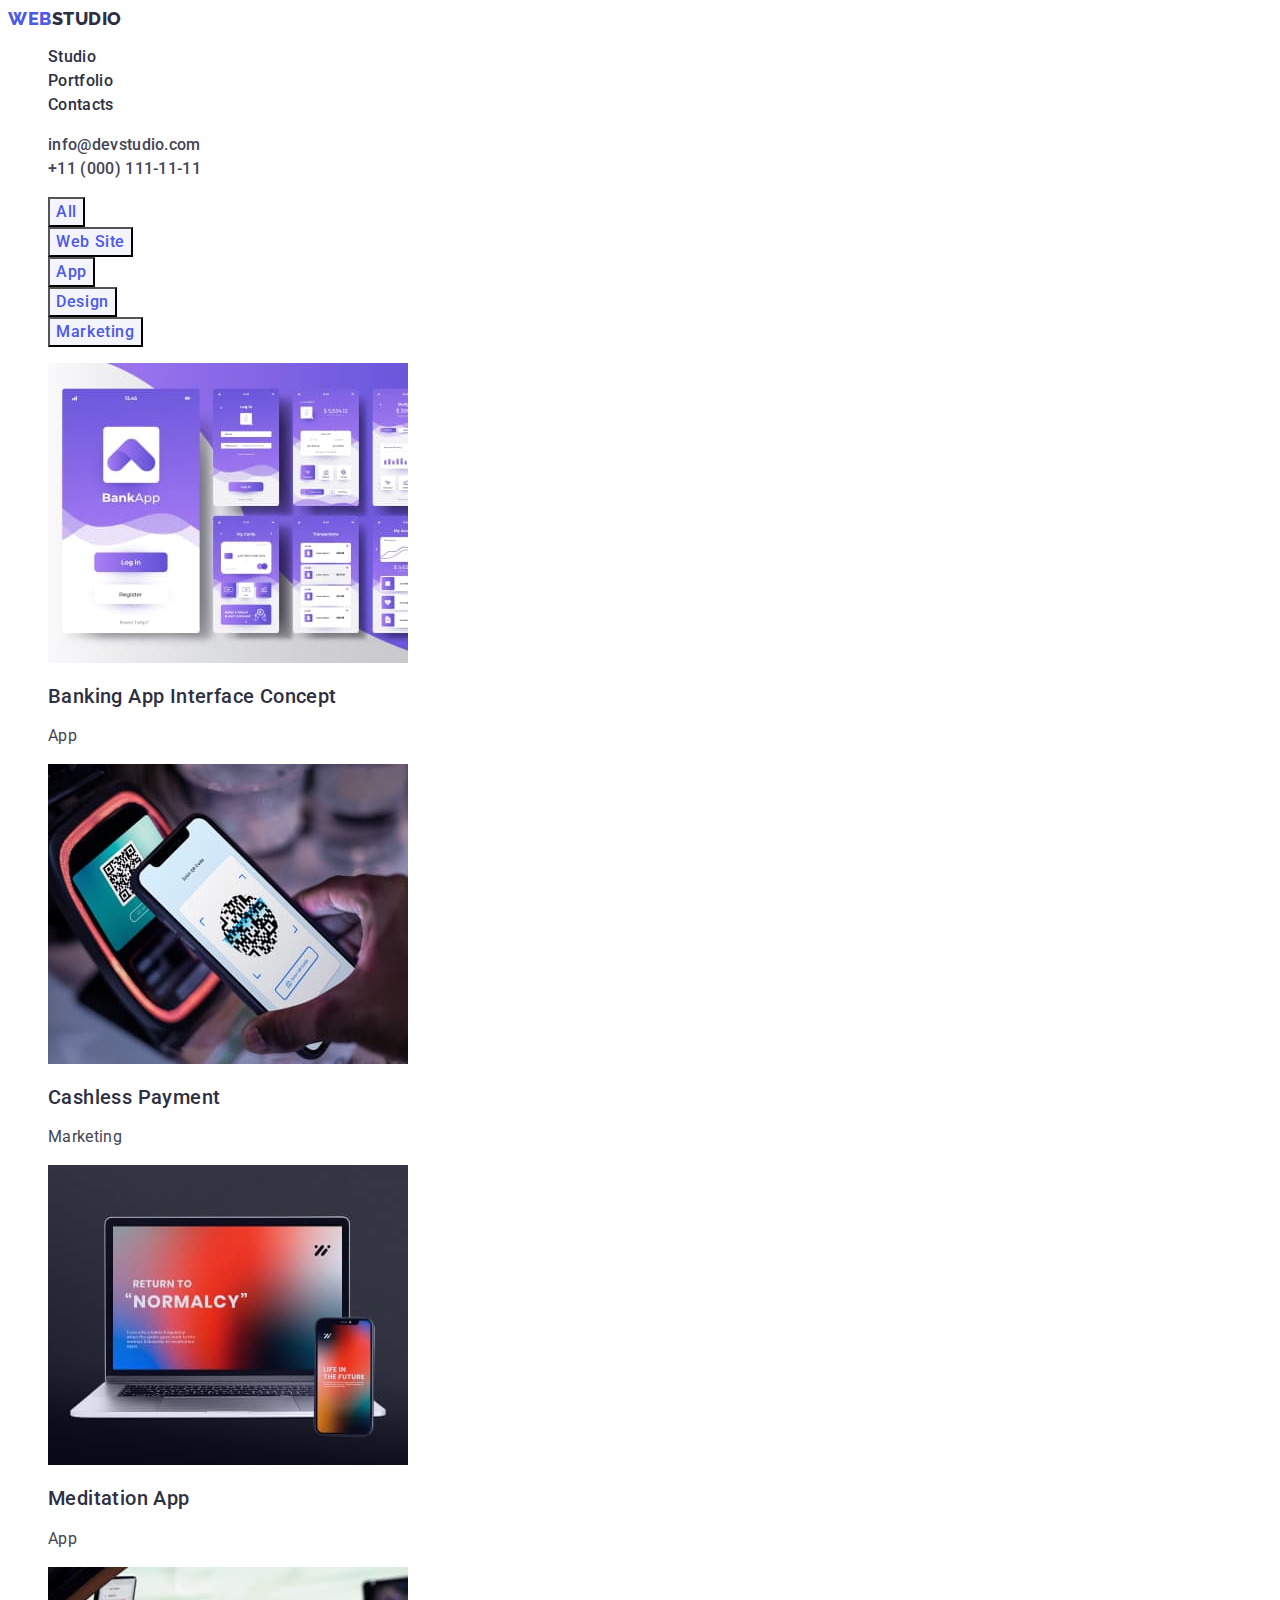
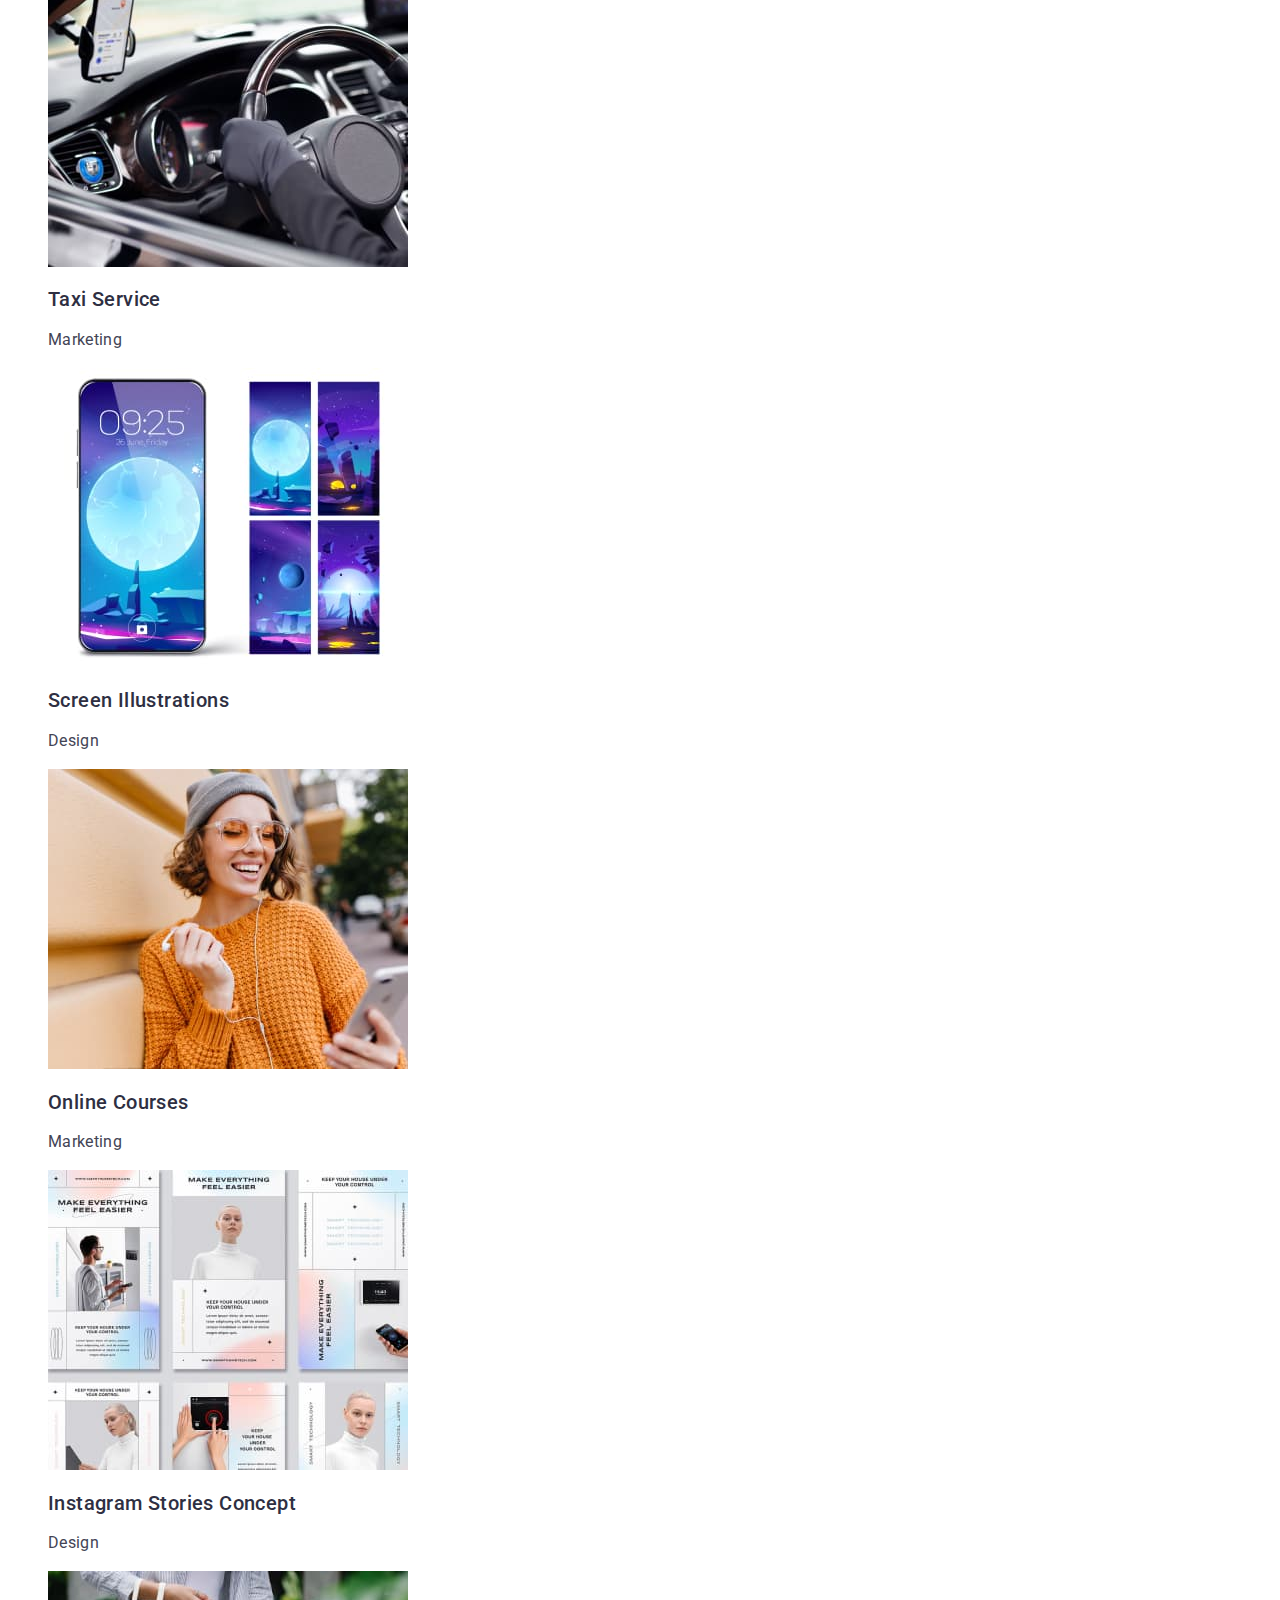
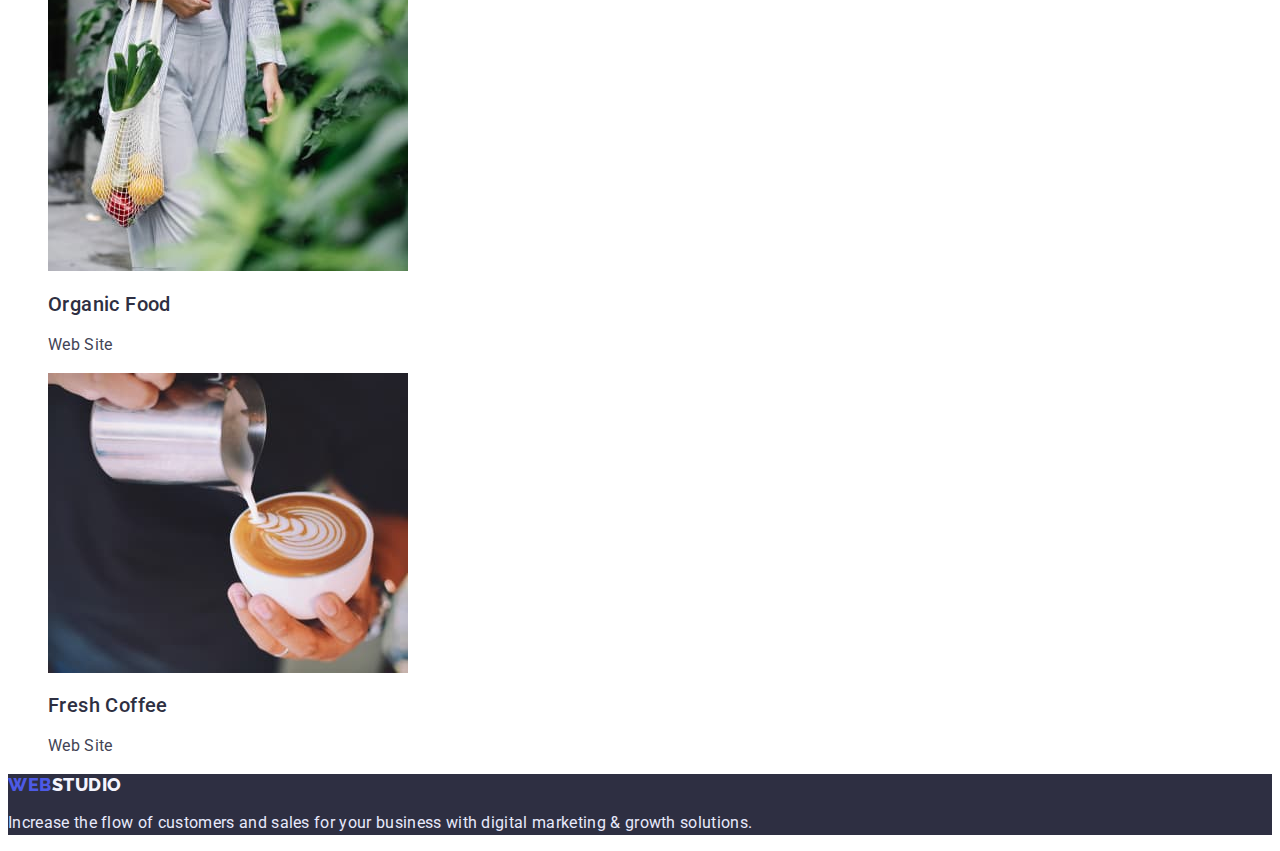
==== portfolio.html @ 1a4adc3e "Initial commit" ====
<!DOCTYPE html>
<html lang="en">
  <head>
    <meta charset="UTF-8" />
    <meta http-equiv="X-UA-Compatible" content="IE=edge" />
    <meta name="viewport" content="width=device-width, initial-scale=1.0" />
    <title>WebStudio</title>
    <link rel="preconnect" href="https://fonts.googleapis.com" />
    <link rel="preconnect" href="https://fonts.gstatic.com" crossorigin />
    <link
      href="https://fonts.googleapis.com/css2?family=Raleway:wght@800&family=Roboto:wght@400;500;700&display=swap"
      rel="stylesheet"
    />
    <link rel="stylesheet" href="./css/styles.css" />
  </head>
  <body class="page">
    <!--HEADER-->
    <header class="page-header">
      <!--NAVIGATION-->
      <nav class="cite-nav">
        <!--LOGO-->
        <a class="link logo" href="./index.html"
          >Web<span class="logo-header">Studio</span></a
        >
        <!--MENU-->
        <ul class="menu list">
          <li class="menu-item">
            <a class="menu-link link" href="./index.html">Studio</a>
          </li>
          <li class="menu-item">
            <a class="menu-link link" href="./portfolio.html">Portfolio</a>
          </li>
          <li class="menu-item">
            <a class="menu-link link" href="">Contacts</a>
          </li>
        </ul>
      </nav>
      <!--ADDRESS-->
      <address class="contacts">
        <ul class="list contacts-list">
          <li class="contacts-item">
            <a
              class="link menu-link link-address"
              href="mailto:info@devstudio.com"
              >info@devstudio.com</a
            >
          </li>
          <li class="contacts-item">
            <a class="link menu-link link-address" href="tel:+110001111111"
              >+11 (000) 111-11-11</a
            >
          </li>
        </ul>
      </address>
    </header>
    <!--MAIN-->
    <main>
      <!--SECTION-->
      <section class="portfolio">
        <h1 class="title-portfolio" hidden>portfolio</h1>
        <!--FILTER BUTTONS-->
        <ul class="list">
          <li>
            <button class="filter-btn" type="button">All</button>
          </li>
          <li>
            <button class="filter-btn" type="button">Web Site</button>
          </li>
          <li>
            <button class="filter-btn" type="button">App</button>
          </li>
          <li>
            <button class="filter-btn" type="button">Design</button>
          </li>
          <li>
            <button class="filter-btn" type="button">Marketing</button>
          </li>
        </ul>
        <!-- список карточек -->
        <ul class="list">
          <li>
            <a class="link" href="">
              <img
                src="./images/portfolio/banking-app.jpg"
                alt="Banking App"
                width="360"
                height="300"
              />
              <h2 class="title-text">Banking App Interface Concept</h2>
              <p class="text">App</p>
            </a>
          </li>
          <li>
            <a class="link" href="">
              <img
                src="./images/portfolio/cashless-payment.jpg"
                alt="Cashless"
                width="360"
                height="300"
              />
              <h2 class="title-text">Cashless Payment</h2>
              <p class="text">Marketing</p>
            </a>
          </li>
          <li>
            <a class="link" href="">
              <img
                src="./images/portfolio/meditation-app.jpg"
                alt="laptop and phone"
                width="360"
                height="300"
              />
              <h2 class="title-text">Meditation App</h2>
              <p class="text">App</p>
            </a>
          </li>
          <li>
            <a class="link" href="">
              <img
                src="./images/portfolio/taxi-service.jpg"
                alt="man driving"
                width="360"
                height="300"
              />
              <h2 class="title-text">Taxi Service</h2>
              <p class="text">Marketing</p>
            </a>
          </li>
          <li>
            <a class="link" href="">
              <img
                src="./images/portfolio/screen-illustrations.jpg"
                alt="phone screen"
                width="360"
                height="300"
              />
              <h2 class="title-text">Screen Illustrations</h2>
              <p class="text">Design</p>
            </a>
          </li>
          <li>
            <a class="link" href="">
              <img
                src="./images/portfolio/online-courses.jpg"
                alt="girl in headphones"
                width="360"
                height="300"
              />
              <h2 class="title-text">Online Courses</h2>
              <p class="text">Marketing</p>
            </a>
          </li>
          <li>
            <a class="link" href="">
              <img
                src="./images/portfolio/instagram-stories.jpg"
                alt="photo gallery"
                width="360"
                height="300"
              />
              <h2 class="title-text">Instagram Stories Concept</h2>
              <p class="text">Design</p>
            </a>
          </li>
          <li>
            <a class="link" href="">
              <img
                src="./images/portfolio/organic-food.jpg"
                alt="vegetables in a bag"
                width="360"
                height="300"
              />
              <h2 class="title-text">Organic Food</h2>
              <p class="text">Web Site</p>
            </a>
          </li>
          <li>
            <a class="link" href="">
              <img
                src="./images/portfolio/fresh-coffee.jpg"
                alt="a cup of coffee"
                width="360"
                height="300"
              />
              <h2 class="title-text">Fresh Coffee</h2>
              <p class="text">Web Site</p>
            </a>
          </li>
        </ul>
      </section>
    </main>
    <!-- футер сайта -->
    <footer class="footer">
      <a class="link logo" href="./index.html"
        >Web<span class="logo-footer">Studio</span></a
      >
      <p class="text-footer">
        Increase the flow of customers and sales for your business with digital
        marketing & growth solutions.
      </p>
    </footer>
  </body>
</html>
---- css/styles.css ----
/*белый текст #FFFFFF */
/*цвет текста #434455*/
/*цвет заголовков #2E2F42*/
/*цвет текста футер #E7E9FC , цвет лого #F4F4FD  */
/*кнопка и web #4D5AE5 */
/*цвет секции серий #F4F4FD*/
/*фоновый цвет первой секции #2E2F42*/
:root {
  --primary-text-color: #434455;
  --title-text-color: #2e2f42;
  --accent-color: #4d5ae5;
  --cite-white-color: #ffffff;
  --second-accent-grey: #f4f4fd;
  --text-footer: #e7e9fc;
}
body {
  background-color: var(--cite-white-color);
  color: var(--primary-text-color);

  font-family: 'Roboto', sans-serif;
}

.list {
  list-style: none;
}
.link {
  text-decoration: none;
}
/*========TEXT=========*/
.title-text {
  font-weight: 500;
  font-size: 20px;
  line-height: 1.2;
  letter-spacing: 0.02em;
  color: var(--title-text-color);
}
.text {
  font-size: 16px;
  line-height: 1.5;
  letter-spacing: 0.02em;
  color: var(--primary-text-color);
}
/*=========== logo ===========*/
.logo {
  font-family: 'Raleway', sans-serif;
  font-weight: 800;
  font-size: 18px;
  line-height: 1.17;
  letter-spacing: 0.03em;
  text-transform: uppercase;
  color: var(--accent-color);
}
.logo-header {
  color: var(--title-text-color);
}
.logo-footer {
  color: var(--second-accent-grey);
}
/*======== MENU =============*/
.menu-link {
  font-weight: 500;
  font-size: 16px;
  line-height: 1.5;
  letter-spacing: 0.02em;
  color: var(--title-text-color);
}
.menu-link:hover,
.menu-link:focus {
  color: #404bbf;
}
/*========== ADDRESS =========*/
.contacts {
  font-style: normal;
}
.link-address {
  color: var(--primary-text-color);
}
/*===========  HERO ========*/
.hero {
  background-color: #2e2f42;
}
.hero-title {
  font-weight: 700;
  font-size: 56px;
  line-height: 1.07;
  letter-spacing: 0.02em;
  text-align: center;
  color: var(--cite-white-color);
}
/*BUTTON*/
.modal-btn {
  font-family: inherit;
  font-weight: 500;
  font-size: 16px;
  line-height: 1.5;
  letter-spacing: 0.04em;
  cursor: pointer;
  color: var(--cite-white-color);
}
.modal-btn:hover,
.modal-btn:focus {
  background-color: var(--accent-color);
  color: var(--cite-white-color);
}
/*==========SECOND SECTION==========*/
.title-second-section {
  font-weight: 500;
  font-size: 36px;
  line-height: 1.2;
  letter-spacing: 0.02em;
  color: var(--title-text-color);
}
/*========== SECTION WHAT WE DOING =======*/
.title-work-examples {
  font-weight: 700;
  font-size: 36px;
  line-height: 1.11;
  letter-spacing: 0.02em;
  color: var(--title-text-color);
  text-align: center;
  text-transform: capitalize;
}
/*========== SECTIONS OUR TEAM ==========*/
.our-team {
  background-color: var(--second-accent-grey);
}
.title-section-team {
  font-weight: 500;
  font-size: 36px;
  line-height: 1.11;
  letter-spacing: 0.02em;
  color: var(--title-text-color);
  text-align: center;
  text-transform: capitalize;
}

/* =========== SECTION PORTFOLIO ===========*/

.filter-btn {
  font-family: inherit;
  font-weight: 500;
  font-size: 16px;
  line-height: 1.5;
  letter-spacing: 0.04em;
  cursor: pointer;
  background-color: var(--second-accent-grey);
  color: var(--accent-color);
}
.filter-btn:hover,
.filter-btn:focus {
  background-color: var(--accent-color);
  color: var(--cite-white-color);
}
.title-portfolio {
  font-weight: 500;
}
/*========== FOOTER =============*/
.footer {
  background-color: var(--title-text-color);
}
.text-footer {
  color: var(--text-footer);
  font-size: 16px;
  line-height: 1.5;
  letter-spacing: 0.02em;
}
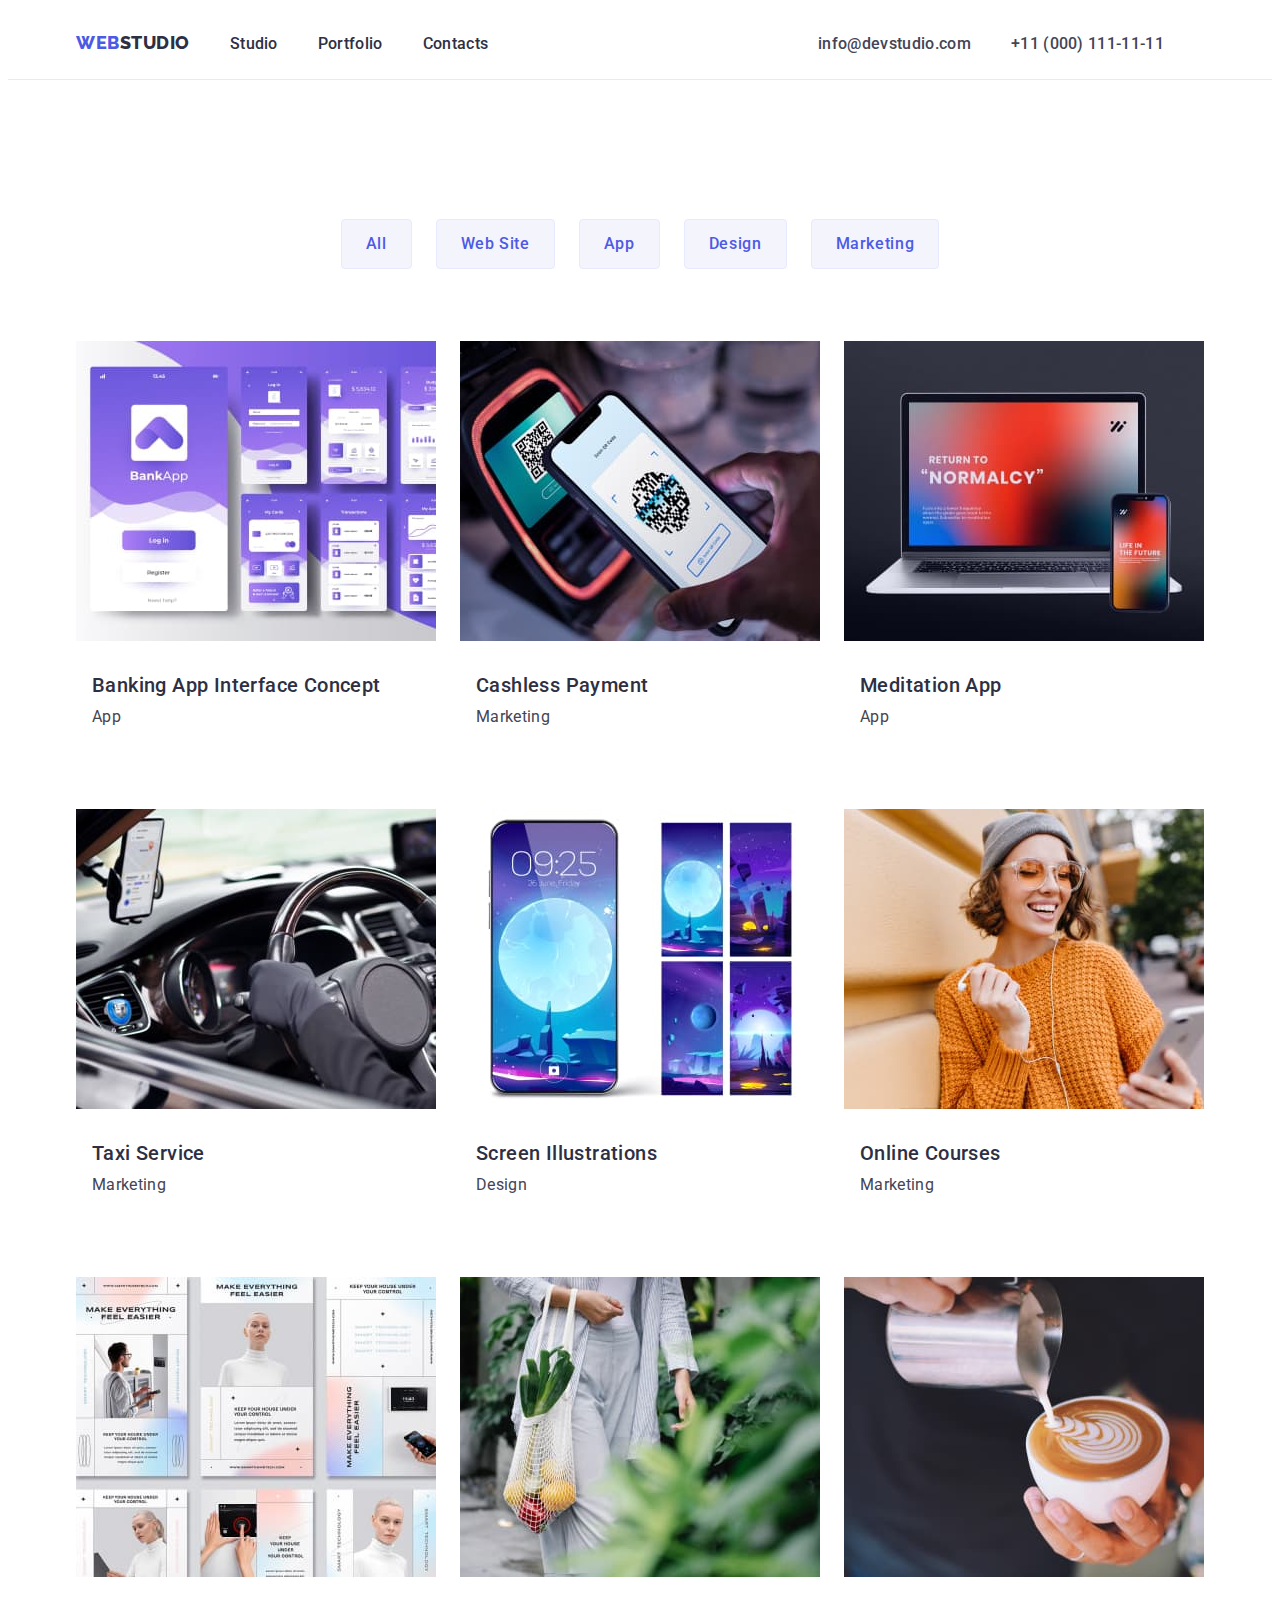
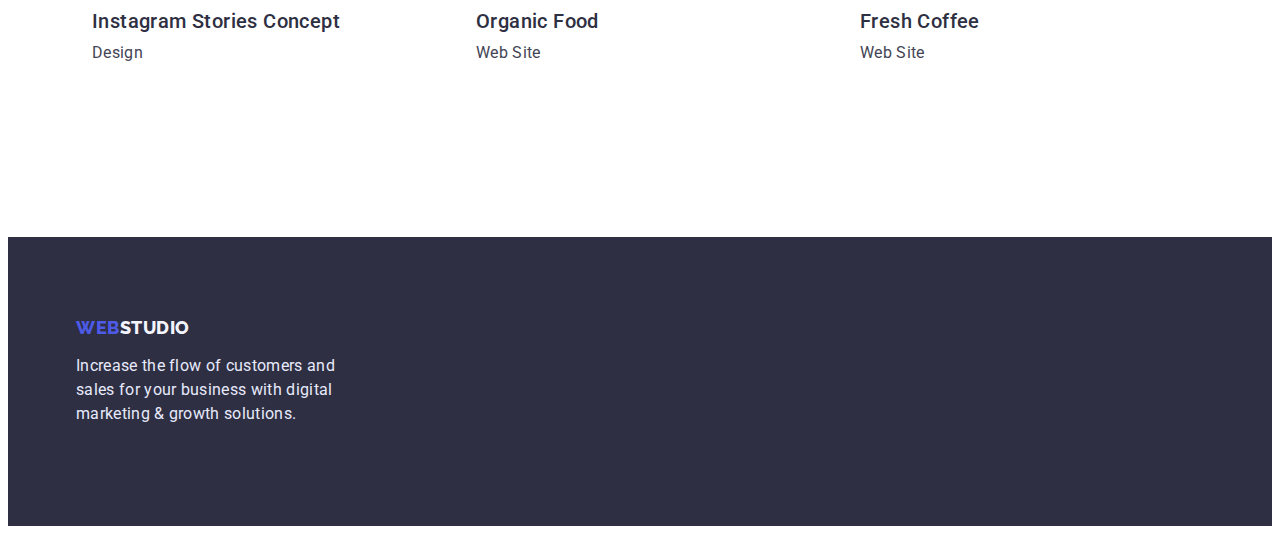
==== commit 38044908: "ubdate html file" ====
--- a/portfolio.html
+++ b/portfolio.html
@@ -11,193 +11,274 @@
       href="https://fonts.googleapis.com/css2?family=Raleway:wght@800&family=Roboto:wght@400;500;700&display=swap"
       rel="stylesheet"
     />
+    <link
+      rel="stylesheet"
+      href="https://cdnjs.cloudflare.com/ajax/libs/modern-normalize/1.1.0/modern-normalize.min.css"
+      integrity="sha512-wpPYUAdjBVSE4KJnH1VR1HeZfpl1ub8YT/NKx4PuQ5NmX2tKuGu6U/JRp5y+Y8XG2tV+wKQpNHVUX03MfMFn9Q=="
+      crossorigin="anonymous"
+      referrerpolicy="no-referrer"
+    />
     <link rel="stylesheet" href="./css/styles.css" />
   </head>
   <body class="page">
     <!--HEADER-->
     <header class="page-header">
-      <!--NAVIGATION-->
-      <nav class="cite-nav">
-        <!--LOGO-->
-        <a class="link logo" href="./index.html"
-          >Web<span class="logo-header">Studio</span></a
-        >
-        <!--MENU-->
-        <ul class="menu list">
-          <li class="menu-item">
-            <a class="menu-link link" href="./index.html">Studio</a>
-          </li>
-          <li class="menu-item">
-            <a class="menu-link link" href="./portfolio.html">Portfolio</a>
-          </li>
-          <li class="menu-item">
-            <a class="menu-link link" href="">Contacts</a>
-          </li>
-        </ul>
-      </nav>
-      <!--ADDRESS-->
-      <address class="contacts">
-        <ul class="list contacts-list">
-          <li class="contacts-item">
-            <a
-              class="link menu-link link-address"
-              href="mailto:info@devstudio.com"
-              >info@devstudio.com</a
+      <section class="section-header">
+        <!--NAVIGATION-->
+        <div class="container header-container">
+          <nav class="cite-nav">
+            <!--LOGO-->
+            <a class="link logo logo-link" href="./index.html"
+              >Web<span class="logo-header">Studio</span></a
             >
-          </li>
-          <li class="contacts-item">
-            <a class="link menu-link link-address" href="tel:+110001111111"
-              >+11 (000) 111-11-11</a
-            >
-          </li>
-        </ul>
-      </address>
+            <!--MENU-->
+            <ul class="menu list">
+              <li class="menu-item">
+                <a class="menu-link link" href="./index.html">Studio</a>
+              </li>
+              <li class="menu-item">
+                <a class="menu-link link" href="./portfolio.html">Portfolio</a>
+              </li>
+              <li class="menu-item">
+                <a class="menu-link link" href="">Contacts</a>
+              </li>
+            </ul>
+          </nav>
+          <!--ADDRESS-->
+          <address class="contacts">
+            <ul class="list contacts-list">
+              <li class="contacts-item">
+                <a
+                  class="link menu-link link-address"
+                  href="mailto:info@devstudio.com"
+                  >info@devstudio.com</a
+                >
+              </li>
+              <li class="contacts-item">
+                <a class="link menu-link link-address" href="tel:+110001111111"
+                  >+11 (000) 111-11-11</a
+                >
+              </li>
+            </ul>
+          </address>
+        </div>
+      </section>
     </header>
     <!--MAIN-->
     <main>
       <!--SECTION-->
-      <section class="portfolio">
-        <h1 class="title-portfolio" hidden>portfolio</h1>
-        <!--FILTER BUTTONS-->
-        <ul class="list">
-          <li>
-            <button class="filter-btn" type="button">All</button>
-          </li>
-          <li>
-            <button class="filter-btn" type="button">Web Site</button>
-          </li>
-          <li>
-            <button class="filter-btn" type="button">App</button>
-          </li>
-          <li>
-            <button class="filter-btn" type="button">Design</button>
-          </li>
-          <li>
-            <button class="filter-btn" type="button">Marketing</button>
-          </li>
-        </ul>
+      <section class="portfolio section">
+        <div class="container button-container">
+          <h1 class="title-portfolio" hidden>portfolio</h1>
+          <!--FILTER BUTTONS-->
+          <ul class="list list-button">
+            <li class="button-team">
+              <button class="filter-btn" type="button">All</button>
+            </li>
+            <li class="button-team">
+              <button class="filter-btn" type="button">Web Site</button>
+            </li>
+            <li class="button-team">
+              <button class="filter-btn" type="button">App</button>
+            </li>
+            <li class="button-team">
+              <button class="filter-btn" type="button">Design</button>
+            </li>
+            <li class="button-team">
+              <button class="filter-btn" type="button">Marketing</button>
+            </li>
+          </ul>
+        </div>
         <!-- список карточек -->
-        <ul class="list">
-          <li>
-            <a class="link" href="">
-              <img
-                src="./images/portfolio/banking-app.jpg"
-                alt="Banking App"
-                width="360"
-                height="300"
-              />
-              <h2 class="title-text">Banking App Interface Concept</h2>
-              <p class="text">App</p>
-            </a>
-          </li>
-          <li>
-            <a class="link" href="">
-              <img
-                src="./images/portfolio/cashless-payment.jpg"
-                alt="Cashless"
-                width="360"
-                height="300"
-              />
-              <h2 class="title-text">Cashless Payment</h2>
-              <p class="text">Marketing</p>
-            </a>
-          </li>
-          <li>
-            <a class="link" href="">
-              <img
-                src="./images/portfolio/meditation-app.jpg"
-                alt="laptop and phone"
-                width="360"
-                height="300"
-              />
-              <h2 class="title-text">Meditation App</h2>
-              <p class="text">App</p>
-            </a>
-          </li>
-          <li>
-            <a class="link" href="">
-              <img
-                src="./images/portfolio/taxi-service.jpg"
-                alt="man driving"
-                width="360"
-                height="300"
-              />
-              <h2 class="title-text">Taxi Service</h2>
-              <p class="text">Marketing</p>
-            </a>
-          </li>
-          <li>
-            <a class="link" href="">
-              <img
-                src="./images/portfolio/screen-illustrations.jpg"
-                alt="phone screen"
-                width="360"
-                height="300"
-              />
-              <h2 class="title-text">Screen Illustrations</h2>
-              <p class="text">Design</p>
-            </a>
-          </li>
-          <li>
-            <a class="link" href="">
-              <img
-                src="./images/portfolio/online-courses.jpg"
-                alt="girl in headphones"
-                width="360"
-                height="300"
-              />
-              <h2 class="title-text">Online Courses</h2>
-              <p class="text">Marketing</p>
-            </a>
-          </li>
-          <li>
-            <a class="link" href="">
-              <img
-                src="./images/portfolio/instagram-stories.jpg"
-                alt="photo gallery"
-                width="360"
-                height="300"
-              />
-              <h2 class="title-text">Instagram Stories Concept</h2>
-              <p class="text">Design</p>
-            </a>
-          </li>
-          <li>
-            <a class="link" href="">
-              <img
-                src="./images/portfolio/organic-food.jpg"
-                alt="vegetables in a bag"
-                width="360"
-                height="300"
-              />
-              <h2 class="title-text">Organic Food</h2>
-              <p class="text">Web Site</p>
-            </a>
-          </li>
-          <li>
-            <a class="link" href="">
-              <img
-                src="./images/portfolio/fresh-coffee.jpg"
-                alt="a cup of coffee"
-                width="360"
-                height="300"
-              />
-              <h2 class="title-text">Fresh Coffee</h2>
-              <p class="text">Web Site</p>
-            </a>
-          </li>
-        </ul>
+        <div class="container portfolio-block">
+          <ul class="list portfolio-list">
+
+            <li class="list-team portfolio-team">
+                <a class="link" href="">
+                <article class="card-portfolio">
+                  <div class="card-thumb">
+                    <img class="photo-portfolio"
+                      src="./images/portfolio/banking-app.jpg"
+                      alt="Banking App"
+                      width="360"
+                      height="300"
+                    />
+                  </div>
+                  <div class="card-content">
+                  <h2 class="title-text">Banking App Interface Concept</h2>
+                  <p class="text">App</p>
+                  </div>
+                  </article>
+                </a>
+            </li>
+
+            <li class="list-team portfolio-team">
+                <a class="link" href="">
+                  <article class="card-portfolio">
+                  <div class="card-thumb">
+                    <img class="photo-portfolio"
+                      src="./images/portfolio/cashless-payment.jpg"
+                      alt="Cashless"
+                      width="360"
+                      height="300"
+                    />
+                  </div>
+                  <div class="card-content">
+                  <h2 class="title-text">Cashless Payment</h2>
+                  <p class="text">Marketing</p>
+                  </div>
+                  </article>
+                </a>
+            </li>
+
+            <li class="list-team portfolio-team">
+                <a class="link" href="">
+                  <article class="card-portfolio">
+                  <div class="card-thumb">
+                    <img class="photo-portfolio"
+                      src="./images/portfolio/meditation-app.jpg"
+                      alt="laptop and phone"
+                      width="360"
+                      height="300"
+                    />
+                  </div>
+                  <div class="card-content">
+                  <h2 class="title-text">Meditation App</h2>
+                  <p class="text">App</p>
+                  </div>
+                  </article>
+                </a>
+            </li>
+
+            <li class="list-team portfolio-team">
+              <article class="card-portfolio">
+                <a class="link" href="">
+                  <div class="card-thumb">
+                    <img class="photo-portfolio"
+                      src="./images/portfolio/taxi-service.jpg"
+                      alt="man driving"
+                      width="360"
+                      height="300"
+                    />
+                  </div>
+                  <div class="card-content">
+                  <h2 class="title-text">Taxi Service</h2>
+                  <p class="text">Marketing</p>
+                  </div>
+                  </article>
+                </a>
+            </li>
+
+            <li class="list-team portfolio-team">
+                <a class="link" href="">
+                   <article class="card-portfolio">
+                  <div class="card-thumb">
+                    <img class="photo-portfolio"
+                      src="./images/portfolio/screen-illustrations.jpg"
+                      alt="phone screen"
+                      width="360"
+                      height="300"
+                    />
+                  </div>
+                  <div class="card-content">
+                  <h2 class="title-text">Screen Illustrations</h2>
+                  <p class="text">Design</p>
+                   </div>
+                  </article>
+                </a>
+            </li>
+
+            <li class="list-team portfolio-team">
+                <a class="link" href="">
+                   <article class="card-portfolio">
+                  <div class="card-thumb">
+                    <img class="photo-portfolio"
+                      src="./images/portfolio/online-courses.jpg"
+                      alt="girl in headphones"
+                      width="360"
+                      height="300"
+                    />
+                  </div>
+                  <div class="card-content">
+                  <h2 class="title-text">Online Courses</h2>
+                  <p class="text">Marketing</p>
+                   </div>
+                  </article>
+                </a>
+            </li>
+
+            <li class="list-team portfolio-team">
+                <a class="link" href="">
+                   <article class="card-portfolio">
+                  <div class="card-thumb">
+                    <img class="photo-portfolio"
+                      src="./images/portfolio/instagram-stories.jpg"
+                      alt="photo gallery"
+                      width="360"
+                      height="300"
+                    />
+                  </div>
+                  <div class="card-content">
+                  <h2 class="title-text">Instagram Stories Concept</h2>
+                  <p class="text">Design</p>
+                   </div>
+                  </article>
+                </a>
+            </li>
+
+            <li class="list-team portfolio-team">
+                <a class="link" href="">
+                   <article class="card-portfolio">
+                  <div class="card-thumb">
+                    <img class="photo-portfolio"
+                      src="./images/portfolio/organic-food.jpg"
+                      alt="vegetables in a bag"
+                      width="360"
+                      height="300"
+                    />
+                  </div>
+                  <div class="card-content">
+                  <h2 class="title-text">Organic Food</h2>
+                  <p class="text">Web Site</p>
+                   </div>
+                  </article>
+                </a>
+            </li>
+
+            <li class="list-team portfolio-team">
+                <a class="link" href="">
+                   <article class="card-portfolio">
+                  <div class="card-thumb">
+                    <img class="photo-portfolio"
+                      src="./images/portfolio/fresh-coffee.jpg"
+                      alt="a cup of coffee"
+                      width="360"
+                      height="300"
+                    />
+                  </div>
+                  <div class="card-content">
+                  <h2 class="title-text">Fresh Coffee</h2>
+                  <p class="text">Web Site</p>
+                   </div>
+                  </article>
+                </a>
+            </li>
+          </ul>
+
+        </div>
       </section>
     </main>
     <!-- футер сайта -->
     <footer class="footer">
-      <a class="link logo" href="./index.html"
-        >Web<span class="logo-footer">Studio</span></a
-      >
-      <p class="text-footer">
-        Increase the flow of customers and sales for your business with digital
-        marketing & growth solutions.
-      </p>
+      <div class="container">
+        <a class="link logo logotype-footer" href="./index.html"
+          >Web<span class="logo-footer">Studio</span></a
+        >
+        <p class="text-footer">
+          Increase the flow of customers and sales for your business with
+          digital marketing & growth solutions.
+        </p>
+      </div>
     </footer>
   </body>
 </html>
--- a/css/styles.css
+++ b/css/styles.css
@@ -13,6 +13,14 @@
   --second-accent-grey: #f4f4fd;
   --text-footer: #e7e9fc;
 }
+html {
+  box-sizing: border-box;
+}
+*,
+*::before,
+*::after {
+  box-sizing: inherit;
+}
 body {
   background-color: var(--cite-white-color);
   color: var(--primary-text-color);
@@ -23,11 +31,38 @@
 .list {
   list-style: none;
 }
+.list {
+  margin: 0;
+  padding: 0;
+}
+h1,
+h2,
+h3,
+h4,
+h5,
+h6 {
+  margin: 0;
+}
+p {
+  margin: 0;
+}
 .link {
   text-decoration: none;
 }
+.container {
+  width: 1158px;
+  margin-left: auto;
+  margin-right: auto;
+  padding-left: 15px;
+  padding-right: 15px;
+}
+.section {
+  margin: 0;
+}
 /*========TEXT=========*/
 .title-text {
+  margin-bottom: 8px;
+
   font-weight: 500;
   font-size: 20px;
   line-height: 1.2;
@@ -40,7 +75,25 @@
   letter-spacing: 0.02em;
   color: var(--primary-text-color);
 }
+/*========== HEADER ==========*/
+.page-header {
+  padding-bottom: 43px;
+}
+.section-header {
+  height: 72px;
+  border-bottom: 1px solid #e7e9fc;
+}
+.header-container {
+  display: flex;
+  justify-content: space-between;
+}
+
 /*=========== logo ===========*/
+.logo-link {
+  display: block;
+  padding: 24px 0 23px;
+  margin-right: 76px;
+}
 .logo {
   font-family: 'Raleway', sans-serif;
   font-weight: 800;
@@ -57,7 +110,21 @@
   color: var(--second-accent-grey);
 }
 /*======== MENU =============*/
+.cite-nav {
+  display: flex;
+}
+.cite-nav .link:not(last-child) {
+  margin-right: 40px;
+}
+
+.menu {
+  display: flex;
+  align-items: center;
+}
 .menu-link {
+  display: block;
+  padding: 24px 0 23px;
+
   font-weight: 500;
   font-size: 16px;
   line-height: 1.5;
@@ -68,23 +135,43 @@
 .menu-link:focus {
   color: #404bbf;
 }
+
 /*========== ADDRESS =========*/
 .contacts {
+  display: flex;
+
   font-style: normal;
+}
+.contacts .link:not(last-child) {
+  margin-right: 40px;
+}
+.contacts-list {
+  display: flex;
+  align-items: center;
 }
 .link-address {
   color: var(--primary-text-color);
 }
+
 /*===========  HERO ========*/
 .hero {
   background-color: #2e2f42;
+  padding-top: 88px;
+  padding-bottom: 88px;
+}
+.container-hero {
+  text-align: center;
 }
 .hero-title {
+  margin-bottom: 48px;
+  max-width: 496px;
+  margin-left: auto;
+  margin-right: auto;
+
   font-weight: 700;
   font-size: 56px;
   line-height: 1.07;
   letter-spacing: 0.02em;
-  text-align: center;
   color: var(--cite-white-color);
 }
 /*BUTTON*/
@@ -103,6 +190,10 @@
   color: var(--cite-white-color);
 }
 /*==========SECOND SECTION==========*/
+.second-section {
+  padding-top: 78px;
+  padding-bottom: 120px;
+}
 .title-second-section {
   font-weight: 500;
   font-size: 36px;
@@ -110,8 +201,25 @@
   letter-spacing: 0.02em;
   color: var(--title-text-color);
 }
+.feature-list {
+  display: flex;
+  flex-wrap: wrap;
+}
+.feature-list .item {
+  width: 264px;
+  margin-right: 24px;
+}
+.feature-list .item:last-child {
+  margin: 0;
+}
+
 /*========== SECTION WHAT WE DOING =======*/
+.section {
+  padding-bottom: 140px;
+}
 .title-work-examples {
+  margin-bottom: 72px;
+
   font-weight: 700;
   font-size: 36px;
   line-height: 1.11;
@@ -120,11 +228,31 @@
   text-align: center;
   text-transform: capitalize;
 }
+
+.flex-list {
+  display: flex;
+  align-items: center;
+}
+.flex-item {
+  margin-right: 24px;
+}
+.flex-item:last-child {
+  margin-right: 0;
+}
+.picture {
+  display: block;
+}
+
 /*========== SECTIONS OUR TEAM ==========*/
-.our-team {
+.section-our-team {
+  padding-top: 100px;
+  padding-bottom: 140px;
+
   background-color: var(--second-accent-grey);
 }
 .title-section-team {
+  margin-bottom: 72px;
+
   font-weight: 500;
   font-size: 36px;
   line-height: 1.11;
@@ -133,15 +261,40 @@
   text-align: center;
   text-transform: capitalize;
 }
-
+.card-team {
+  width: 264px;
+  height: 380px;
+  background-color: var(--cite-white-color);
+}
+.flex-our-team {
+  display: flex;
+  align-items: center;
+}
+.card-team {
+  margin-right: 24px;
+}
+.card-team:last-child {
+  margin-right: 0;
+}
+.content-team {
+  padding: 32px 16px;
+}
+.photo-team {
+  display: block;
+}
 /* =========== SECTION PORTFOLIO ===========*/
 
 .filter-btn {
+  padding: 12px 24px 12px 24px;
+  border-radius: 4px;
+  border: 1px solid #e7e9fc;
+
   font-family: inherit;
   font-weight: 500;
   font-size: 16px;
   line-height: 1.5;
   letter-spacing: 0.04em;
+
   cursor: pointer;
   background-color: var(--second-accent-grey);
   color: var(--accent-color);
@@ -154,8 +307,51 @@
 .title-portfolio {
   font-weight: 500;
 }
+.button-container {
+  padding-top: 96px;
+  padding-bottom: 72px;
+}
+.list-button {
+  display: flex;
+  align-items: center;
+  justify-content: center;
+}
+.button-team {
+  margin-right: 24px;
+}
+.button-team:last-child {
+  margin-right: 0;
+}
+.portfolio-list {
+  display: flex;
+  flex-wrap: wrap;
+}
+.portfolio-team {
+  width: 360px;
+  height: 420px;
+  margin-right: 24px;
+  margin-bottom: 48px;
+}
+.portfolio-team:nth-last-child(-n + 3) {
+  margin-bottom: 0;
+}
+.portfolio-team:nth-child(3n) {
+  margin-right: 0;
+}
+.card-content {
+  padding: 32px 54px 32px 16px;
+}
+.card-portfolio {
+  box-shadow: #2e2f42;
+}
+.photo-portfolio {
+  display: block;
+}
 /*========== FOOTER =============*/
 .footer {
+  padding-top: 80px;
+  padding-bottom: 100px;
+
   background-color: var(--title-text-color);
 }
 .text-footer {
@@ -163,4 +359,9 @@
   font-size: 16px;
   line-height: 1.5;
   letter-spacing: 0.02em;
-}
+  width: 264px;
+}
+.logotype-footer {
+  display: block;
+  margin-bottom: 16px;
+}
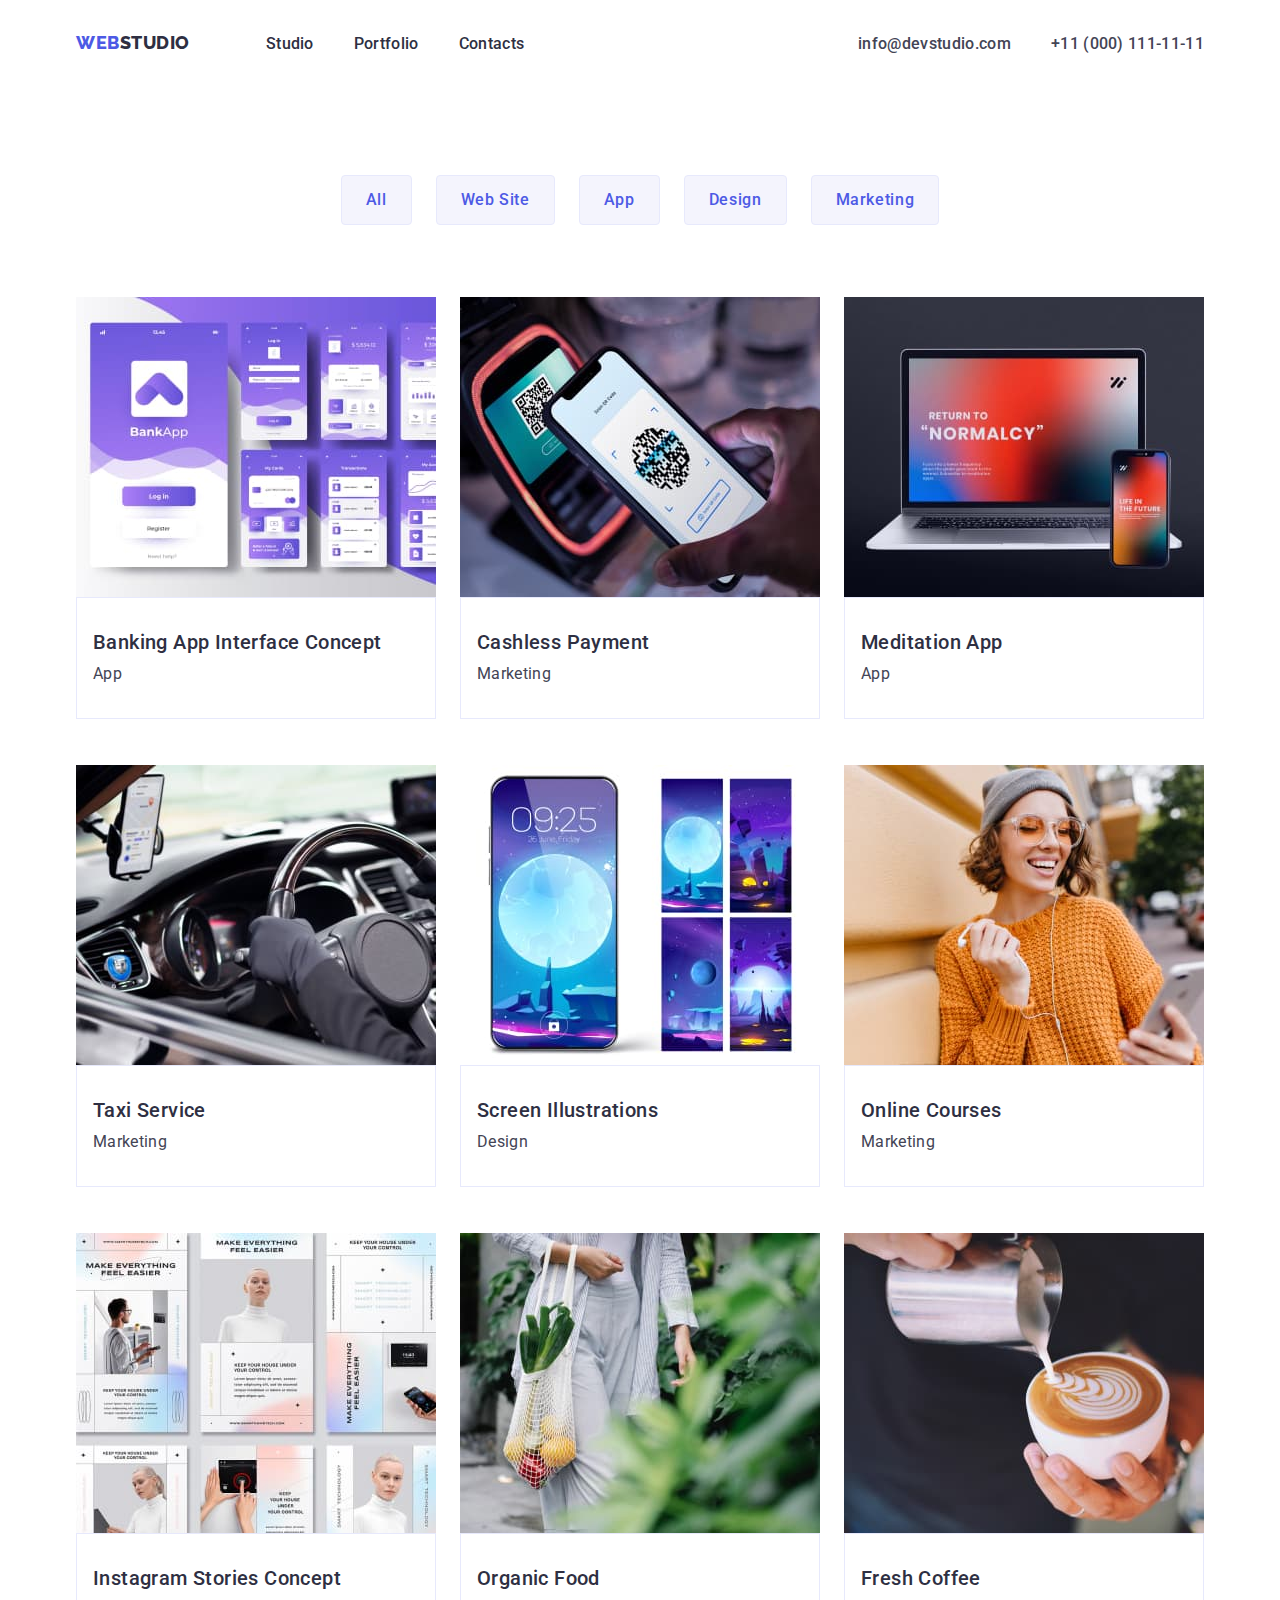
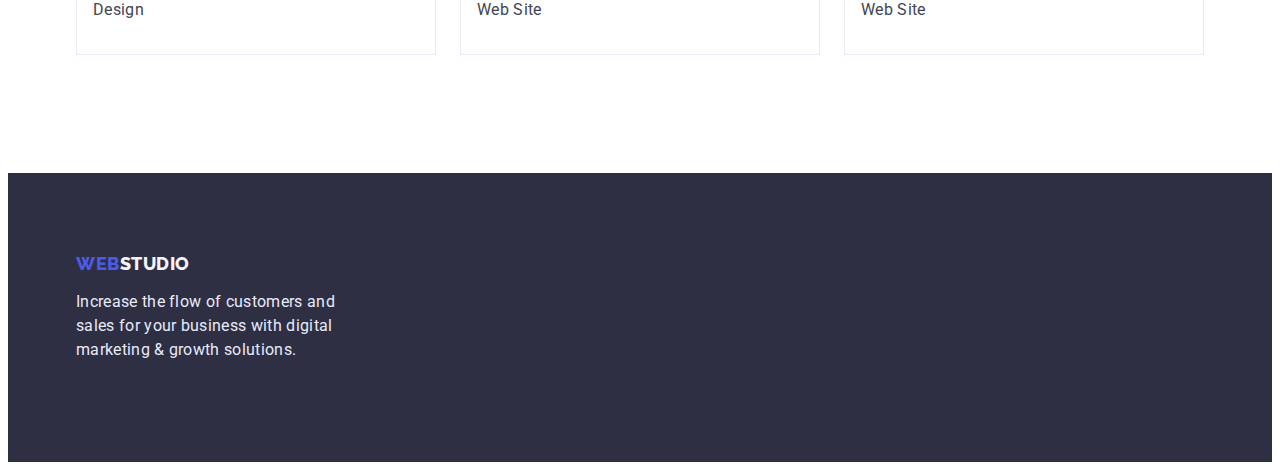
==== commit fee12dcd: "corrected file html css" ====
--- a/portfolio.html
+++ b/portfolio.html
@@ -23,7 +23,6 @@
   <body class="page">
     <!--HEADER-->
     <header class="page-header">
-      <section class="section-header">
         <!--NAVIGATION-->
         <div class="container header-container">
           <nav class="cite-nav">
@@ -33,13 +32,13 @@
             >
             <!--MENU-->
             <ul class="menu list">
-              <li class="menu-item">
+              <li class="list-item menu-item">
                 <a class="menu-link link" href="./index.html">Studio</a>
               </li>
-              <li class="menu-item">
+              <li class="list-item menu-item">
                 <a class="menu-link link" href="./portfolio.html">Portfolio</a>
               </li>
-              <li class="menu-item">
+              <li class="list-item menu-item">
                 <a class="menu-link link" href="">Contacts</a>
               </li>
             </ul>
@@ -47,14 +46,14 @@
           <!--ADDRESS-->
           <address class="contacts">
             <ul class="list contacts-list">
-              <li class="contacts-item">
+              <li class="list-item contacts-item">
                 <a
                   class="link menu-link link-address"
                   href="mailto:info@devstudio.com"
                   >info@devstudio.com</a
                 >
               </li>
-              <li class="contacts-item">
+              <li class="list-item contacts-item">
                 <a class="link menu-link link-address" href="tel:+110001111111"
                   >+11 (000) 111-11-11</a
                 >
@@ -62,12 +61,11 @@
             </ul>
           </address>
         </div>
-      </section>
     </header>
     <!--MAIN-->
     <main>
       <!--SECTION-->
-      <section class="portfolio section">
+      <section class="section-portfolio section">
         <div class="container button-container">
           <h1 class="title-portfolio" hidden>portfolio</h1>
           <!--FILTER BUTTONS-->
@@ -271,6 +269,7 @@
     <!-- футер сайта -->
     <footer class="footer">
       <div class="container">
+        <div>
         <a class="link logo logotype-footer" href="./index.html"
           >Web<span class="logo-footer">Studio</span></a
         >
@@ -278,6 +277,7 @@
           Increase the flow of customers and sales for your business with
           digital marketing & growth solutions.
         </p>
+        </div>
       </div>
     </footer>
   </body>
--- a/css/styles.css
+++ b/css/styles.css
@@ -76,13 +76,7 @@
   color: var(--primary-text-color);
 }
 /*========== HEADER ==========*/
-.page-header {
-  padding-bottom: 43px;
-}
-.section-header {
-  height: 72px;
-  border-bottom: 1px solid #e7e9fc;
-}
+
 .header-container {
   display: flex;
   justify-content: space-between;
@@ -110,13 +104,18 @@
   color: var(--second-accent-grey);
 }
 /*======== MENU =============*/
+.header-container {
+  display: flex;
+}
 .cite-nav {
   display: flex;
 }
-.cite-nav .link:not(last-child) {
+.list-item {
   margin-right: 40px;
 }
-
+.list-item:last-child {
+  margin: 0;
+}
 .menu {
   display: flex;
   align-items: center;
@@ -142,13 +141,14 @@
 
   font-style: normal;
 }
-.contacts .link:not(last-child) {
+.contacts-list {
+  display: flex;
+  align-items: center;
+}
+.contacts-item:not(last-child) {
   margin-right: 40px;
 }
-.contacts-list {
-  display: flex;
-  align-items: center;
-}
+
 .link-address {
   color: var(--primary-text-color);
 }
@@ -156,8 +156,7 @@
 /*===========  HERO ========*/
 .hero {
   background-color: #2e2f42;
-  padding-top: 88px;
-  padding-bottom: 88px;
+  padding: 188px 472px;
 }
 .container-hero {
   text-align: center;
@@ -176,6 +175,10 @@
 }
 /*BUTTON*/
 .modal-btn {
+  padding: 16px 32px;
+  border-radius: 4px;
+  border-color: var(--accent-color);
+
   font-family: inherit;
   font-weight: 500;
   font-size: 16px;
@@ -183,6 +186,7 @@
   letter-spacing: 0.04em;
   cursor: pointer;
   color: var(--cite-white-color);
+  background-color: var(--accent-color);
 }
 .modal-btn:hover,
 .modal-btn:focus {
@@ -215,7 +219,7 @@
 
 /*========== SECTION WHAT WE DOING =======*/
 .section {
-  padding-bottom: 140px;
+  padding-bottom: 120px;
 }
 .title-work-examples {
   margin-bottom: 72px;
@@ -253,7 +257,7 @@
 .title-section-team {
   margin-bottom: 72px;
 
-  font-weight: 500;
+  font-weight: 700;
   font-size: 36px;
   line-height: 1.11;
   letter-spacing: 0.02em;
@@ -264,7 +268,6 @@
 .card-team {
   width: 264px;
   height: 380px;
-  background-color: var(--cite-white-color);
 }
 .flex-our-team {
   display: flex;
@@ -278,12 +281,23 @@
 }
 .content-team {
   padding: 32px 16px;
+  background-color: var(--cite-white-color);
+
+  text-align: center;
 }
 .photo-team {
   display: block;
 }
 /* =========== SECTION PORTFOLIO ===========*/
-
+.section-portfolio {
+  padding-top: 96px;
+  padding-bottom: 120px;
+}
+/* кнопки */
+
+.button-container {
+  margin-bottom: 72px;
+}
 .filter-btn {
   padding: 12px 24px 12px 24px;
   border-radius: 4px;
@@ -307,10 +321,7 @@
 .title-portfolio {
   font-weight: 500;
 }
-.button-container {
-  padding-top: 96px;
-  padding-bottom: 72px;
-}
+
 .list-button {
   display: flex;
   align-items: center;
@@ -322,6 +333,8 @@
 .button-team:last-child {
   margin-right: 0;
 }
+/* список карточек */
+
 .portfolio-list {
   display: flex;
   flex-wrap: wrap;
@@ -339,10 +352,8 @@
   margin-right: 0;
 }
 .card-content {
-  padding: 32px 54px 32px 16px;
-}
-.card-portfolio {
-  box-shadow: #2e2f42;
+  padding: 32px 16px;
+  border: 1px solid #e7e9fc;
 }
 .photo-portfolio {
   display: block;
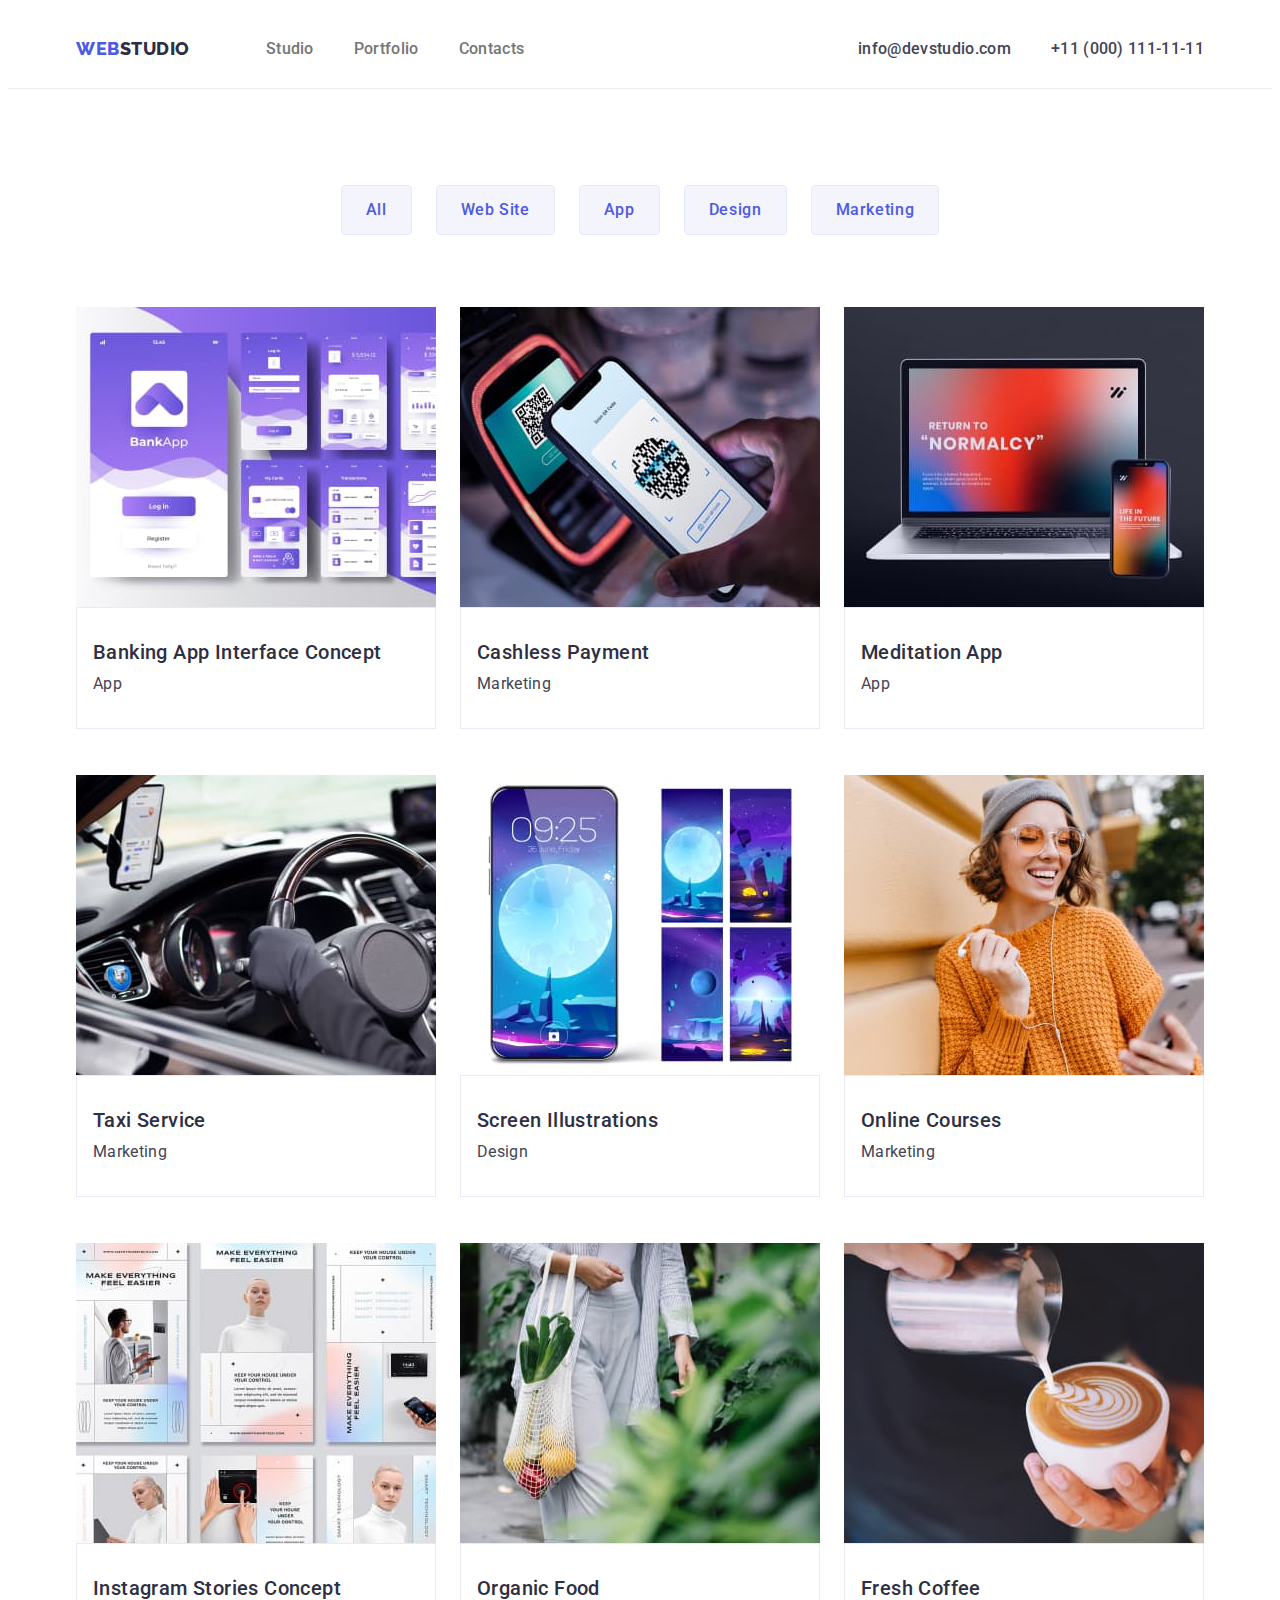
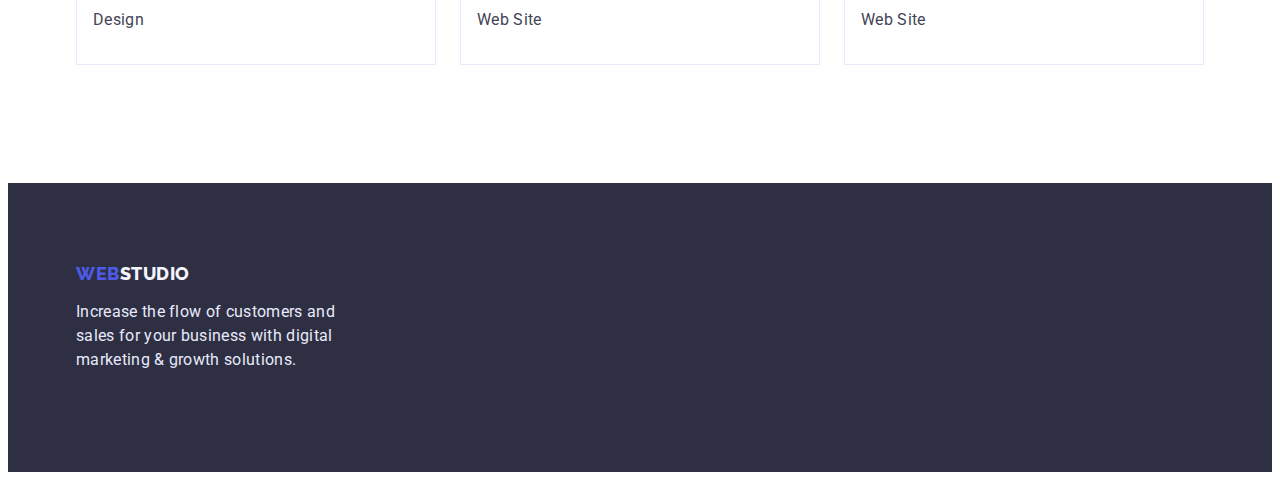
==== commit dce6eb28: "update correction file" ====
--- a/portfolio.html
+++ b/portfolio.html
@@ -23,44 +23,44 @@
   <body class="page">
     <!--HEADER-->
     <header class="page-header">
-        <!--NAVIGATION-->
-        <div class="container header-container">
-          <nav class="cite-nav">
-            <!--LOGO-->
-            <a class="link logo logo-link" href="./index.html"
-              >Web<span class="logo-header">Studio</span></a
-            >
-            <!--MENU-->
-            <ul class="menu list">
-              <li class="list-item menu-item">
-                <a class="menu-link link" href="./index.html">Studio</a>
-              </li>
-              <li class="list-item menu-item">
-                <a class="menu-link link" href="./portfolio.html">Portfolio</a>
-              </li>
-              <li class="list-item menu-item">
-                <a class="menu-link link" href="">Contacts</a>
-              </li>
-            </ul>
-          </nav>
-          <!--ADDRESS-->
-          <address class="contacts">
-            <ul class="list contacts-list">
-              <li class="list-item contacts-item">
-                <a
-                  class="link menu-link link-address"
-                  href="mailto:info@devstudio.com"
-                  >info@devstudio.com</a
-                >
-              </li>
-              <li class="list-item contacts-item">
-                <a class="link menu-link link-address" href="tel:+110001111111"
-                  >+11 (000) 111-11-11</a
-                >
-              </li>
-            </ul>
-          </address>
-        </div>
+      <!--NAVIGATION-->
+      <div class="container header-container">
+        <nav class="cite-nav">
+          <!--LOGO-->
+          <a class="link logo logo-link" href="./index.html"
+            >Web<span class="logo-header">Studio</span></a
+          >
+          <!--MENU-->
+          <ul class="menu list">
+            <li class="list-item menu-item">
+              <a class="menu-link link" href="./index.html">Studio</a>
+            </li>
+            <li class="list-item menu-item">
+              <a class="menu-link link" href="./portfolio.html">Portfolio</a>
+            </li>
+            <li class="list-item menu-item">
+              <a class="menu-link link" href="">Contacts</a>
+            </li>
+          </ul>
+        </nav>
+        <!--ADDRESS-->
+        <address class="contacts">
+          <ul class="list contacts-list">
+            <li class="list-item contacts-item">
+              <a
+                class="link menu-link link-address"
+                href="mailto:info@devstudio.com"
+                >info@devstudio.com</a
+              >
+            </li>
+            <li class="list-item contacts-item">
+              <a class="link menu-link link-address" href="tel:+110001111111"
+                >+11 (000) 111-11-11</a
+              >
+            </li>
+          </ul>
+        </address>
+      </div>
     </header>
     <!--MAIN-->
     <main>
@@ -90,12 +90,12 @@
         <!-- список карточек -->
         <div class="container portfolio-block">
           <ul class="list portfolio-list">
-
-            <li class="list-team portfolio-team">
-                <a class="link" href="">
-                <article class="card-portfolio">
-                  <div class="card-thumb">
-                    <img class="photo-portfolio"
+            <li class="list-team portfolio-team">
+              <a class="link" href="">
+                <article class="card-portfolio">
+                  <div class="card-thumb">
+                    <img
+                      class="photo-portfolio"
                       src="./images/portfolio/banking-app.jpg"
                       alt="Banking App"
                       width="360"
@@ -103,18 +103,19 @@
                     />
                   </div>
                   <div class="card-content">
-                  <h2 class="title-text">Banking App Interface Concept</h2>
-                  <p class="text">App</p>
-                  </div>
-                  </article>
-                </a>
-            </li>
-
-            <li class="list-team portfolio-team">
-                <a class="link" href="">
-                  <article class="card-portfolio">
-                  <div class="card-thumb">
-                    <img class="photo-portfolio"
+                    <h2 class="title-text">Banking App Interface Concept</h2>
+                    <p class="text">App</p>
+                  </div>
+                </article>
+              </a>
+            </li>
+
+            <li class="list-team portfolio-team">
+              <a class="link" href="">
+                <article class="card-portfolio">
+                  <div class="card-thumb">
+                    <img
+                      class="photo-portfolio"
                       src="./images/portfolio/cashless-payment.jpg"
                       alt="Cashless"
                       width="360"
@@ -122,18 +123,19 @@
                     />
                   </div>
                   <div class="card-content">
-                  <h2 class="title-text">Cashless Payment</h2>
-                  <p class="text">Marketing</p>
-                  </div>
-                  </article>
-                </a>
-            </li>
-
-            <li class="list-team portfolio-team">
-                <a class="link" href="">
-                  <article class="card-portfolio">
-                  <div class="card-thumb">
-                    <img class="photo-portfolio"
+                    <h2 class="title-text">Cashless Payment</h2>
+                    <p class="text">Marketing</p>
+                  </div>
+                </article>
+              </a>
+            </li>
+
+            <li class="list-team portfolio-team">
+              <a class="link" href="">
+                <article class="card-portfolio">
+                  <div class="card-thumb">
+                    <img
+                      class="photo-portfolio"
                       src="./images/portfolio/meditation-app.jpg"
                       alt="laptop and phone"
                       width="360"
@@ -141,18 +143,19 @@
                     />
                   </div>
                   <div class="card-content">
-                  <h2 class="title-text">Meditation App</h2>
-                  <p class="text">App</p>
-                  </div>
-                  </article>
-                </a>
-            </li>
-
-            <li class="list-team portfolio-team">
-              <article class="card-portfolio">
-                <a class="link" href="">
-                  <div class="card-thumb">
-                    <img class="photo-portfolio"
+                    <h2 class="title-text">Meditation App</h2>
+                    <p class="text">App</p>
+                  </div>
+                </article>
+              </a>
+            </li>
+
+            <li class="list-team portfolio-team">
+              <a class="link" href="">
+                <article class="card-portfolio">
+                  <div class="card-thumb">
+                    <img
+                      class="photo-portfolio"
                       src="./images/portfolio/taxi-service.jpg"
                       alt="man driving"
                       width="360"
@@ -160,18 +163,19 @@
                     />
                   </div>
                   <div class="card-content">
-                  <h2 class="title-text">Taxi Service</h2>
-                  <p class="text">Marketing</p>
-                  </div>
-                  </article>
-                </a>
-            </li>
-
-            <li class="list-team portfolio-team">
-                <a class="link" href="">
-                   <article class="card-portfolio">
-                  <div class="card-thumb">
-                    <img class="photo-portfolio"
+                    <h2 class="title-text">Taxi Service</h2>
+                    <p class="text">Marketing</p>
+                  </div>
+                </article>
+              </a>
+            </li>
+
+            <li class="list-team portfolio-team">
+              <a class="link" href="">
+                <article class="card-portfolio">
+                  <div class="card-thumb">
+                    <img
+                      class="photo-portfolio"
                       src="./images/portfolio/screen-illustrations.jpg"
                       alt="phone screen"
                       width="360"
@@ -179,18 +183,19 @@
                     />
                   </div>
                   <div class="card-content">
-                  <h2 class="title-text">Screen Illustrations</h2>
-                  <p class="text">Design</p>
-                   </div>
-                  </article>
-                </a>
-            </li>
-
-            <li class="list-team portfolio-team">
-                <a class="link" href="">
-                   <article class="card-portfolio">
-                  <div class="card-thumb">
-                    <img class="photo-portfolio"
+                    <h2 class="title-text">Screen Illustrations</h2>
+                    <p class="text">Design</p>
+                  </div>
+                </article>
+              </a>
+            </li>
+
+            <li class="list-team portfolio-team">
+              <a class="link" href="">
+                <article class="card-portfolio">
+                  <div class="card-thumb">
+                    <img
+                      class="photo-portfolio"
                       src="./images/portfolio/online-courses.jpg"
                       alt="girl in headphones"
                       width="360"
@@ -198,18 +203,19 @@
                     />
                   </div>
                   <div class="card-content">
-                  <h2 class="title-text">Online Courses</h2>
-                  <p class="text">Marketing</p>
-                   </div>
-                  </article>
-                </a>
-            </li>
-
-            <li class="list-team portfolio-team">
-                <a class="link" href="">
-                   <article class="card-portfolio">
-                  <div class="card-thumb">
-                    <img class="photo-portfolio"
+                    <h2 class="title-text">Online Courses</h2>
+                    <p class="text">Marketing</p>
+                  </div>
+                </article>
+              </a>
+            </li>
+
+            <li class="list-team portfolio-team">
+              <a class="link" href="">
+                <article class="card-portfolio">
+                  <div class="card-thumb">
+                    <img
+                      class="photo-portfolio"
                       src="./images/portfolio/instagram-stories.jpg"
                       alt="photo gallery"
                       width="360"
@@ -217,18 +223,19 @@
                     />
                   </div>
                   <div class="card-content">
-                  <h2 class="title-text">Instagram Stories Concept</h2>
-                  <p class="text">Design</p>
-                   </div>
-                  </article>
-                </a>
-            </li>
-
-            <li class="list-team portfolio-team">
-                <a class="link" href="">
-                   <article class="card-portfolio">
-                  <div class="card-thumb">
-                    <img class="photo-portfolio"
+                    <h2 class="title-text">Instagram Stories Concept</h2>
+                    <p class="text">Design</p>
+                  </div>
+                </article>
+              </a>
+            </li>
+
+            <li class="list-team portfolio-team">
+              <a class="link" href="">
+                <article class="card-portfolio">
+                  <div class="card-thumb">
+                    <img
+                      class="photo-portfolio"
                       src="./images/portfolio/organic-food.jpg"
                       alt="vegetables in a bag"
                       width="360"
@@ -236,18 +243,19 @@
                     />
                   </div>
                   <div class="card-content">
-                  <h2 class="title-text">Organic Food</h2>
-                  <p class="text">Web Site</p>
-                   </div>
-                  </article>
-                </a>
-            </li>
-
-            <li class="list-team portfolio-team">
-                <a class="link" href="">
-                   <article class="card-portfolio">
-                  <div class="card-thumb">
-                    <img class="photo-portfolio"
+                    <h2 class="title-text">Organic Food</h2>
+                    <p class="text">Web Site</p>
+                  </div>
+                </article>
+              </a>
+            </li>
+
+            <li class="list-team portfolio-team">
+              <a class="link" href="">
+                <article class="card-portfolio">
+                  <div class="card-thumb">
+                    <img
+                      class="photo-portfolio"
                       src="./images/portfolio/fresh-coffee.jpg"
                       alt="a cup of coffee"
                       width="360"
@@ -255,14 +263,13 @@
                     />
                   </div>
                   <div class="card-content">
-                  <h2 class="title-text">Fresh Coffee</h2>
-                  <p class="text">Web Site</p>
-                   </div>
-                  </article>
-                </a>
-            </li>
-          </ul>
-
+                    <h2 class="title-text">Fresh Coffee</h2>
+                    <p class="text">Web Site</p>
+                  </div>
+                </article>
+              </a>
+            </li>
+          </ul>
         </div>
       </section>
     </main>
@@ -270,13 +277,13 @@
     <footer class="footer">
       <div class="container">
         <div>
-        <a class="link logo logotype-footer" href="./index.html"
-          >Web<span class="logo-footer">Studio</span></a
-        >
-        <p class="text-footer">
-          Increase the flow of customers and sales for your business with
-          digital marketing & growth solutions.
-        </p>
+          <a class="link logo logotype-footer" href="./index.html"
+            >Web<span class="logo-footer">Studio</span></a
+          >
+          <p class="text-footer">
+            Increase the flow of customers and sales for your business with
+            digital marketing & growth solutions.
+          </p>
         </div>
       </div>
     </footer>
--- a/css/styles.css
+++ b/css/styles.css
@@ -76,10 +76,13 @@
   color: var(--primary-text-color);
 }
 /*========== HEADER ==========*/
-
+.page-header {
+  border-bottom: 1px solid #ececec;
+}
 .header-container {
   display: flex;
   justify-content: space-between;
+  height: 80px;
 }
 
 /*=========== logo ===========*/
@@ -87,6 +90,8 @@
   display: block;
   padding: 24px 0 23px;
   margin-right: 76px;
+  display: flex;
+  align-items: center;
 }
 .logo {
   font-family: 'Raleway', sans-serif;
@@ -128,11 +133,11 @@
   font-size: 16px;
   line-height: 1.5;
   letter-spacing: 0.02em;
-  color: var(--title-text-color);
+  color: #757575;
 }
 .menu-link:hover,
 .menu-link:focus {
-  color: #404bbf;
+  color: #2196f3;
 }
 
 /*========== ADDRESS =========*/
@@ -156,9 +161,15 @@
 /*===========  HERO ========*/
 .hero {
   background-color: #2e2f42;
-  padding: 188px 472px;
+  padding: 188px 0;
 }
 .container-hero {
+  width: 1158px;
+  padding-right: 15px;
+  padding-left: 15px;
+  margin-right: auto;
+  margin-left: auto;
+
   text-align: center;
 }
 .hero-title {
@@ -249,8 +260,8 @@
 
 /*========== SECTIONS OUR TEAM ==========*/
 .section-our-team {
-  padding-top: 100px;
-  padding-bottom: 140px;
+  padding-top: 94px;
+  padding-bottom: 94px;
 
   background-color: var(--second-accent-grey);
 }
@@ -289,6 +300,7 @@
   display: block;
 }
 /* =========== SECTION PORTFOLIO ===========*/
+
 .section-portfolio {
   padding-top: 96px;
   padding-bottom: 120px;
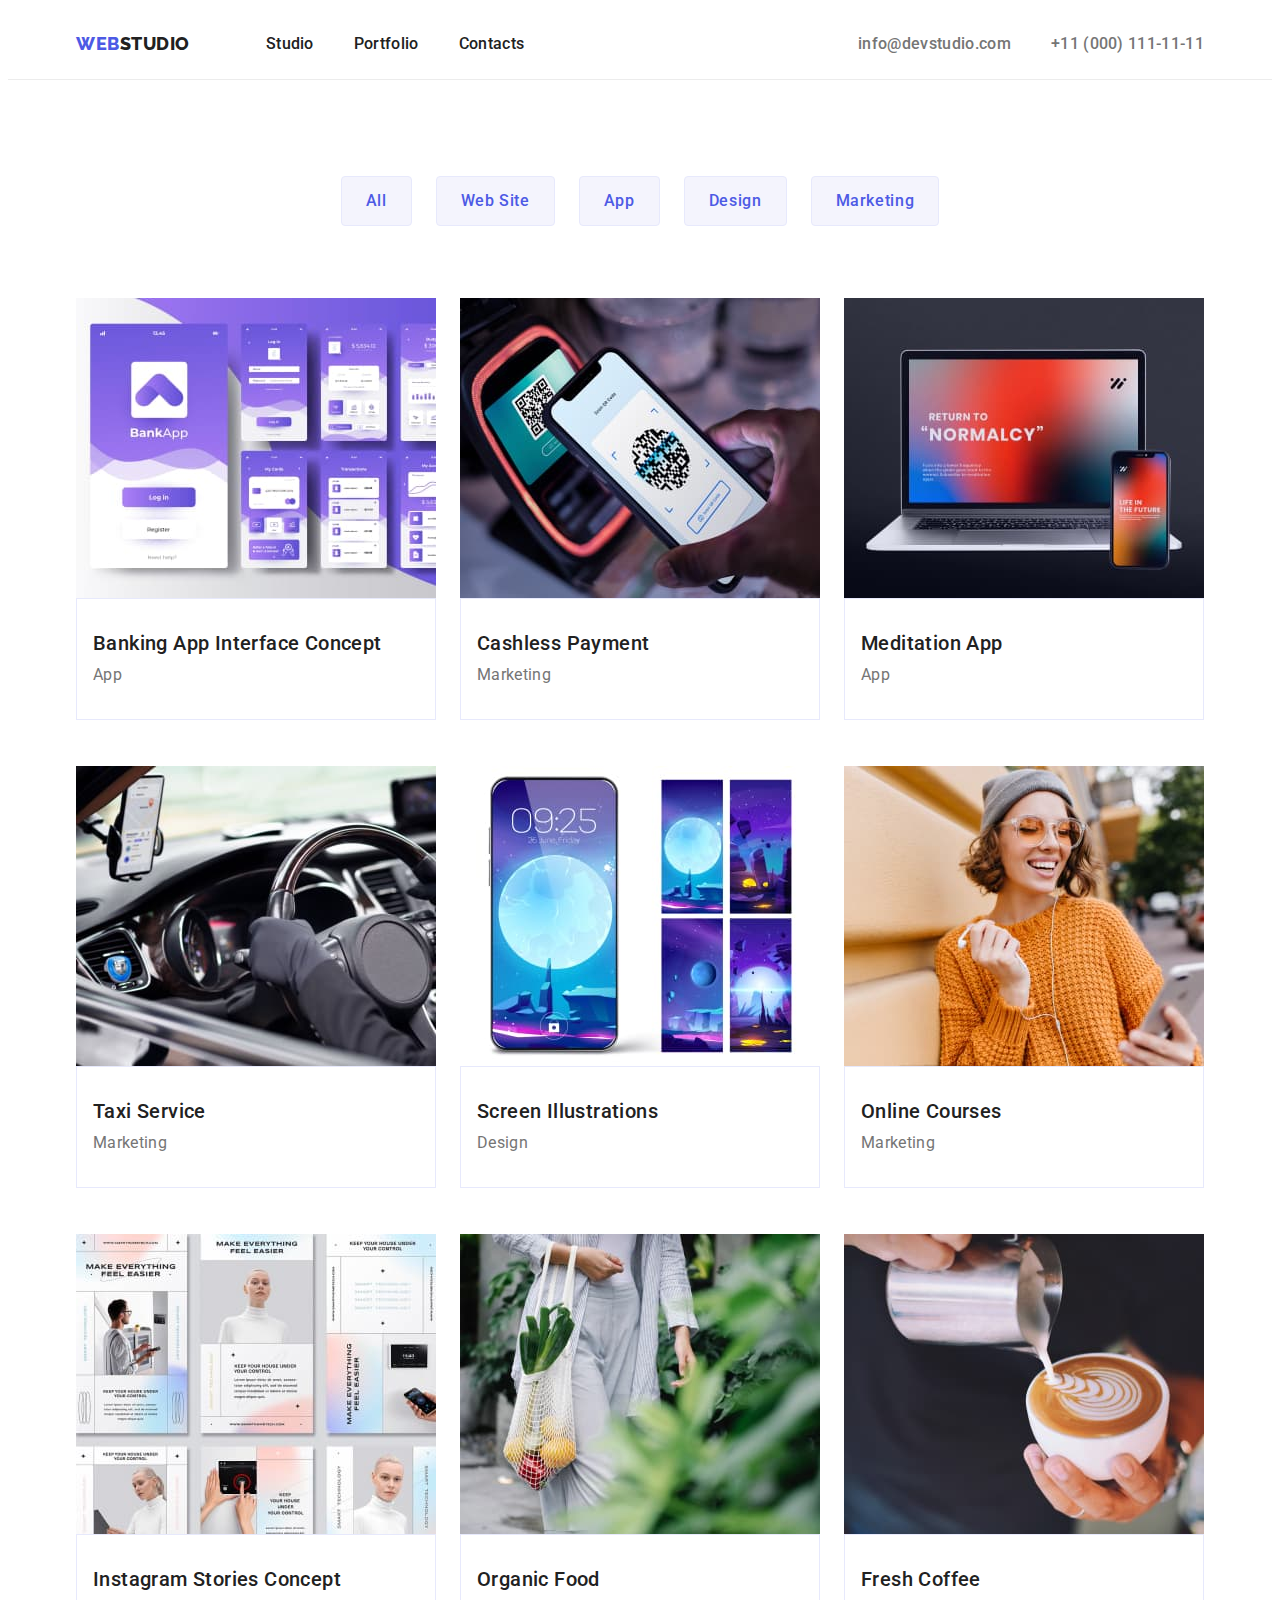
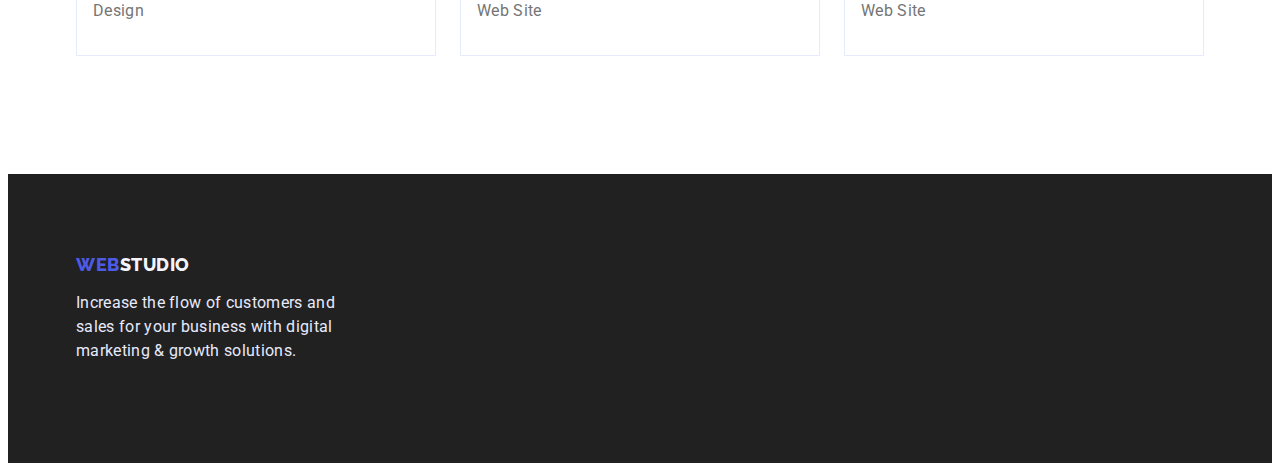
==== commit 4cdc7bd9: "correction html file" ====
--- a/portfolio.html
+++ b/portfolio.html
@@ -66,8 +66,9 @@
     <main>
       <!--SECTION-->
       <section class="section-portfolio section">
-        <div class="container button-container">
+        <div class="container">
           <h1 class="title-portfolio" hidden>portfolio</h1>
+
           <!--FILTER BUTTONS-->
           <ul class="list list-button">
             <li class="button-team">
@@ -86,22 +87,19 @@
               <button class="filter-btn" type="button">Marketing</button>
             </li>
           </ul>
-        </div>
-        <!-- список карточек -->
-        <div class="container portfolio-block">
+
+          <!-- список карточек -->
           <ul class="list portfolio-list">
             <li class="list-team portfolio-team">
               <a class="link" href="">
                 <article class="card-portfolio">
-                  <div class="card-thumb">
-                    <img
-                      class="photo-portfolio"
-                      src="./images/portfolio/banking-app.jpg"
-                      alt="Banking App"
-                      width="360"
-                      height="300"
-                    />
-                  </div>
+                  <img
+                    class="photo-portfolio"
+                    src="./images/portfolio/banking-app.jpg"
+                    alt="Banking App"
+                    width="360"
+                    height="300"
+                  />
                   <div class="card-content">
                     <h2 class="title-text">Banking App Interface Concept</h2>
                     <p class="text">App</p>
@@ -113,15 +111,13 @@
             <li class="list-team portfolio-team">
               <a class="link" href="">
                 <article class="card-portfolio">
-                  <div class="card-thumb">
-                    <img
-                      class="photo-portfolio"
-                      src="./images/portfolio/cashless-payment.jpg"
-                      alt="Cashless"
-                      width="360"
-                      height="300"
-                    />
-                  </div>
+                  <img
+                    class="photo-portfolio"
+                    src="./images/portfolio/cashless-payment.jpg"
+                    alt="Cashless"
+                    width="360"
+                    height="300"
+                  />
                   <div class="card-content">
                     <h2 class="title-text">Cashless Payment</h2>
                     <p class="text">Marketing</p>
@@ -133,15 +129,13 @@
             <li class="list-team portfolio-team">
               <a class="link" href="">
                 <article class="card-portfolio">
-                  <div class="card-thumb">
-                    <img
-                      class="photo-portfolio"
-                      src="./images/portfolio/meditation-app.jpg"
-                      alt="laptop and phone"
-                      width="360"
-                      height="300"
-                    />
-                  </div>
+                  <img
+                    class="photo-portfolio"
+                    src="./images/portfolio/meditation-app.jpg"
+                    alt="laptop and phone"
+                    width="360"
+                    height="300"
+                  />
                   <div class="card-content">
                     <h2 class="title-text">Meditation App</h2>
                     <p class="text">App</p>
@@ -153,15 +147,13 @@
             <li class="list-team portfolio-team">
               <a class="link" href="">
                 <article class="card-portfolio">
-                  <div class="card-thumb">
-                    <img
-                      class="photo-portfolio"
-                      src="./images/portfolio/taxi-service.jpg"
-                      alt="man driving"
-                      width="360"
-                      height="300"
-                    />
-                  </div>
+                  <img
+                    class="photo-portfolio"
+                    src="./images/portfolio/taxi-service.jpg"
+                    alt="man driving"
+                    width="360"
+                    height="300"
+                  />
                   <div class="card-content">
                     <h2 class="title-text">Taxi Service</h2>
                     <p class="text">Marketing</p>
@@ -173,15 +165,13 @@
             <li class="list-team portfolio-team">
               <a class="link" href="">
                 <article class="card-portfolio">
-                  <div class="card-thumb">
-                    <img
-                      class="photo-portfolio"
-                      src="./images/portfolio/screen-illustrations.jpg"
-                      alt="phone screen"
-                      width="360"
-                      height="300"
-                    />
-                  </div>
+                  <img
+                    class="photo-portfolio"
+                    src="./images/portfolio/screen-illustrations.jpg"
+                    alt="phone screen"
+                    width="360"
+                    height="300"
+                  />
                   <div class="card-content">
                     <h2 class="title-text">Screen Illustrations</h2>
                     <p class="text">Design</p>
@@ -193,15 +183,13 @@
             <li class="list-team portfolio-team">
               <a class="link" href="">
                 <article class="card-portfolio">
-                  <div class="card-thumb">
-                    <img
-                      class="photo-portfolio"
-                      src="./images/portfolio/online-courses.jpg"
-                      alt="girl in headphones"
-                      width="360"
-                      height="300"
-                    />
-                  </div>
+                  <img
+                    class="photo-portfolio"
+                    src="./images/portfolio/online-courses.jpg"
+                    alt="girl in headphones"
+                    width="360"
+                    height="300"
+                  />
                   <div class="card-content">
                     <h2 class="title-text">Online Courses</h2>
                     <p class="text">Marketing</p>
@@ -213,15 +201,13 @@
             <li class="list-team portfolio-team">
               <a class="link" href="">
                 <article class="card-portfolio">
-                  <div class="card-thumb">
-                    <img
-                      class="photo-portfolio"
-                      src="./images/portfolio/instagram-stories.jpg"
-                      alt="photo gallery"
-                      width="360"
-                      height="300"
-                    />
-                  </div>
+                  <img
+                    class="photo-portfolio"
+                    src="./images/portfolio/instagram-stories.jpg"
+                    alt="photo gallery"
+                    width="360"
+                    height="300"
+                  />
                   <div class="card-content">
                     <h2 class="title-text">Instagram Stories Concept</h2>
                     <p class="text">Design</p>
@@ -233,15 +219,13 @@
             <li class="list-team portfolio-team">
               <a class="link" href="">
                 <article class="card-portfolio">
-                  <div class="card-thumb">
-                    <img
-                      class="photo-portfolio"
-                      src="./images/portfolio/organic-food.jpg"
-                      alt="vegetables in a bag"
-                      width="360"
-                      height="300"
-                    />
-                  </div>
+                  <img
+                    class="photo-portfolio"
+                    src="./images/portfolio/organic-food.jpg"
+                    alt="vegetables in a bag"
+                    width="360"
+                    height="300"
+                  />
                   <div class="card-content">
                     <h2 class="title-text">Organic Food</h2>
                     <p class="text">Web Site</p>
@@ -253,15 +237,13 @@
             <li class="list-team portfolio-team">
               <a class="link" href="">
                 <article class="card-portfolio">
-                  <div class="card-thumb">
-                    <img
-                      class="photo-portfolio"
-                      src="./images/portfolio/fresh-coffee.jpg"
-                      alt="a cup of coffee"
-                      width="360"
-                      height="300"
-                    />
-                  </div>
+                  <img
+                    class="photo-portfolio"
+                    src="./images/portfolio/fresh-coffee.jpg"
+                    alt="a cup of coffee"
+                    width="360"
+                    height="300"
+                  />
                   <div class="card-content">
                     <h2 class="title-text">Fresh Coffee</h2>
                     <p class="text">Web Site</p>
--- a/css/styles.css
+++ b/css/styles.css
@@ -6,12 +6,13 @@
 /*цвет секции серий #F4F4FD*/
 /*фоновый цвет первой секции #2E2F42*/
 :root {
-  --primary-text-color: #434455;
-  --title-text-color: #2e2f42;
+  --primary-text-color: #757575;
+  --title-text-color: #212121;
   --accent-color: #4d5ae5;
   --cite-white-color: #ffffff;
   --second-accent-grey: #f4f4fd;
   --text-footer: #e7e9fc;
+  --hover-color: #2196f3;
 }
 html {
   box-sizing: border-box;
@@ -82,7 +83,6 @@
 .header-container {
   display: flex;
   justify-content: space-between;
-  height: 80px;
 }
 
 /*=========== logo ===========*/
@@ -133,11 +133,11 @@
   font-size: 16px;
   line-height: 1.5;
   letter-spacing: 0.02em;
-  color: #757575;
+  color: var(--title-text-color);
 }
 .menu-link:hover,
 .menu-link:focus {
-  color: #2196f3;
+  color: var(--hover-color);
 }
 
 /*========== ADDRESS =========*/
@@ -307,7 +307,7 @@
 }
 /* кнопки */
 
-.button-container {
+.list-button {
   margin-bottom: 72px;
 }
 .filter-btn {
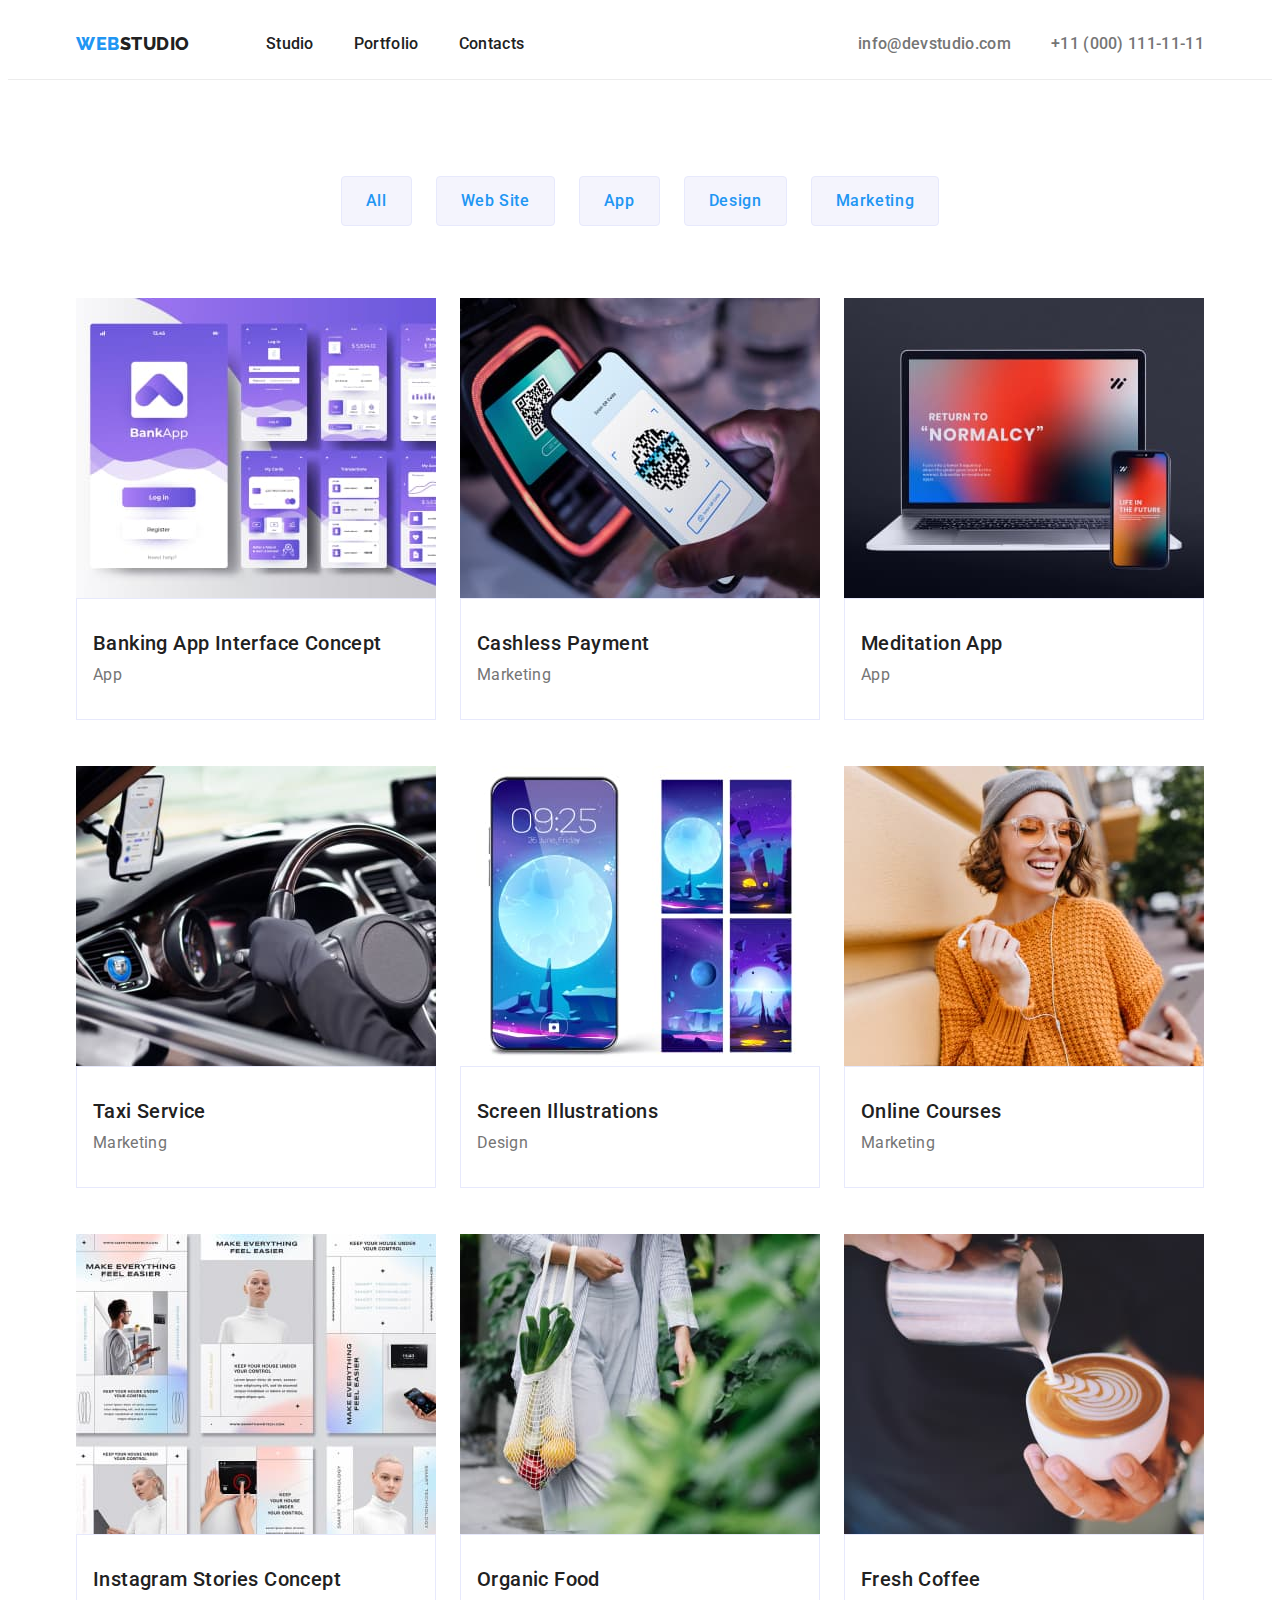
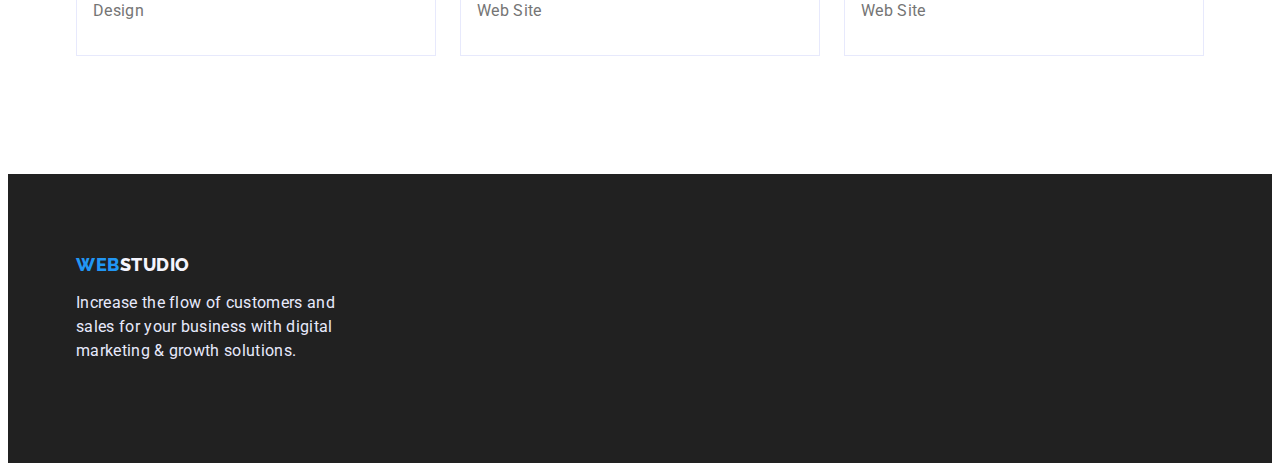
==== commit 586bb31a: "update portfolio file new" ====
--- a/portfolio.html
+++ b/portfolio.html
@@ -92,163 +92,145 @@
           <ul class="list portfolio-list">
             <li class="list-team portfolio-team">
               <a class="link" href="">
-                <article class="card-portfolio">
-                  <img
-                    class="photo-portfolio"
-                    src="./images/portfolio/banking-app.jpg"
-                    alt="Banking App"
-                    width="360"
-                    height="300"
-                  />
-                  <div class="card-content">
-                    <h2 class="title-text">Banking App Interface Concept</h2>
-                    <p class="text">App</p>
-                  </div>
-                </article>
-              </a>
-            </li>
-
-            <li class="list-team portfolio-team">
-              <a class="link" href="">
-                <article class="card-portfolio">
-                  <img
-                    class="photo-portfolio"
-                    src="./images/portfolio/cashless-payment.jpg"
-                    alt="Cashless"
-                    width="360"
-                    height="300"
-                  />
-                  <div class="card-content">
-                    <h2 class="title-text">Cashless Payment</h2>
-                    <p class="text">Marketing</p>
-                  </div>
-                </article>
-              </a>
-            </li>
-
-            <li class="list-team portfolio-team">
-              <a class="link" href="">
-                <article class="card-portfolio">
-                  <img
-                    class="photo-portfolio"
-                    src="./images/portfolio/meditation-app.jpg"
-                    alt="laptop and phone"
-                    width="360"
-                    height="300"
-                  />
-                  <div class="card-content">
-                    <h2 class="title-text">Meditation App</h2>
-                    <p class="text">App</p>
-                  </div>
-                </article>
-              </a>
-            </li>
-
-            <li class="list-team portfolio-team">
-              <a class="link" href="">
-                <article class="card-portfolio">
-                  <img
-                    class="photo-portfolio"
-                    src="./images/portfolio/taxi-service.jpg"
-                    alt="man driving"
-                    width="360"
-                    height="300"
-                  />
-                  <div class="card-content">
-                    <h2 class="title-text">Taxi Service</h2>
-                    <p class="text">Marketing</p>
-                  </div>
-                </article>
-              </a>
-            </li>
-
-            <li class="list-team portfolio-team">
-              <a class="link" href="">
-                <article class="card-portfolio">
-                  <img
-                    class="photo-portfolio"
-                    src="./images/portfolio/screen-illustrations.jpg"
-                    alt="phone screen"
-                    width="360"
-                    height="300"
-                  />
-                  <div class="card-content">
-                    <h2 class="title-text">Screen Illustrations</h2>
-                    <p class="text">Design</p>
-                  </div>
-                </article>
-              </a>
-            </li>
-
-            <li class="list-team portfolio-team">
-              <a class="link" href="">
-                <article class="card-portfolio">
-                  <img
-                    class="photo-portfolio"
-                    src="./images/portfolio/online-courses.jpg"
-                    alt="girl in headphones"
-                    width="360"
-                    height="300"
-                  />
-                  <div class="card-content">
-                    <h2 class="title-text">Online Courses</h2>
-                    <p class="text">Marketing</p>
-                  </div>
-                </article>
-              </a>
-            </li>
-
-            <li class="list-team portfolio-team">
-              <a class="link" href="">
-                <article class="card-portfolio">
-                  <img
-                    class="photo-portfolio"
-                    src="./images/portfolio/instagram-stories.jpg"
-                    alt="photo gallery"
-                    width="360"
-                    height="300"
-                  />
-                  <div class="card-content">
-                    <h2 class="title-text">Instagram Stories Concept</h2>
-                    <p class="text">Design</p>
-                  </div>
-                </article>
-              </a>
-            </li>
-
-            <li class="list-team portfolio-team">
-              <a class="link" href="">
-                <article class="card-portfolio">
-                  <img
-                    class="photo-portfolio"
-                    src="./images/portfolio/organic-food.jpg"
-                    alt="vegetables in a bag"
-                    width="360"
-                    height="300"
-                  />
-                  <div class="card-content">
-                    <h2 class="title-text">Organic Food</h2>
-                    <p class="text">Web Site</p>
-                  </div>
-                </article>
-              </a>
-            </li>
-
-            <li class="list-team portfolio-team">
-              <a class="link" href="">
-                <article class="card-portfolio">
-                  <img
-                    class="photo-portfolio"
-                    src="./images/portfolio/fresh-coffee.jpg"
-                    alt="a cup of coffee"
-                    width="360"
-                    height="300"
-                  />
-                  <div class="card-content">
-                    <h2 class="title-text">Fresh Coffee</h2>
-                    <p class="text">Web Site</p>
-                  </div>
-                </article>
+                <img
+                  class="photo-portfolio"
+                  src="./images/portfolio/banking-app.jpg"
+                  alt="Banking App"
+                  width="360"
+                  height="300"
+                />
+                <div class="card-content">
+                  <h2 class="title-text">Banking App Interface Concept</h2>
+                  <p class="text">App</p>
+                </div>
+              </a>
+            </li>
+
+            <li class="list-team portfolio-team">
+              <a class="link" href="">
+                <img
+                  class="photo-portfolio"
+                  src="./images/portfolio/cashless-payment.jpg"
+                  alt="Cashless"
+                  width="360"
+                  height="300"
+                />
+                <div class="card-content">
+                  <h2 class="title-text">Cashless Payment</h2>
+                  <p class="text">Marketing</p>
+                </div>
+              </a>
+            </li>
+
+            <li class="list-team portfolio-team">
+              <a class="link" href="">
+                <img
+                  class="photo-portfolio"
+                  src="./images/portfolio/meditation-app.jpg"
+                  alt="laptop and phone"
+                  width="360"
+                  height="300"
+                />
+                <div class="card-content">
+                  <h2 class="title-text">Meditation App</h2>
+                  <p class="text">App</p>
+                </div>
+              </a>
+            </li>
+
+            <li class="list-team portfolio-team">
+              <a class="link" href="">
+                <img
+                  class="photo-portfolio"
+                  src="./images/portfolio/taxi-service.jpg"
+                  alt="man driving"
+                  width="360"
+                  height="300"
+                />
+                <div class="card-content">
+                  <h2 class="title-text">Taxi Service</h2>
+                  <p class="text">Marketing</p>
+                </div>
+              </a>
+            </li>
+
+            <li class="list-team portfolio-team">
+              <a class="link" href="">
+                <img
+                  class="photo-portfolio"
+                  src="./images/portfolio/screen-illustrations.jpg"
+                  alt="phone screen"
+                  width="360"
+                  height="300"
+                />
+                <div class="card-content">
+                  <h2 class="title-text">Screen Illustrations</h2>
+                  <p class="text">Design</p>
+                </div>
+              </a>
+            </li>
+
+            <li class="list-team portfolio-team">
+              <a class="link" href="">
+                <img
+                  class="photo-portfolio"
+                  src="./images/portfolio/online-courses.jpg"
+                  alt="girl in headphones"
+                  width="360"
+                  height="300"
+                />
+                <div class="card-content">
+                  <h2 class="title-text">Online Courses</h2>
+                  <p class="text">Marketing</p>
+                </div>
+              </a>
+            </li>
+
+            <li class="list-team portfolio-team">
+              <a class="link" href="">
+                <img
+                  class="photo-portfolio"
+                  src="./images/portfolio/instagram-stories.jpg"
+                  alt="photo gallery"
+                  width="360"
+                  height="300"
+                />
+                <div class="card-content">
+                  <h2 class="title-text">Instagram Stories Concept</h2>
+                  <p class="text">Design</p>
+                </div>
+              </a>
+            </li>
+
+            <li class="list-team portfolio-team">
+              <a class="link" href="">
+                <img
+                  class="photo-portfolio"
+                  src="./images/portfolio/organic-food.jpg"
+                  alt="vegetables in a bag"
+                  width="360"
+                  height="300"
+                />
+                <div class="card-content">
+                  <h2 class="title-text">Organic Food</h2>
+                  <p class="text">Web Site</p>
+                </div>
+              </a>
+            </li>
+
+            <li class="list-team portfolio-team">
+              <a class="link" href="">
+                <img
+                  class="photo-portfolio"
+                  src="./images/portfolio/fresh-coffee.jpg"
+                  alt="a cup of coffee"
+                  width="360"
+                  height="300"
+                />
+                <div class="card-content">
+                  <h2 class="title-text">Fresh Coffee</h2>
+                  <p class="text">Web Site</p>
+                </div>
               </a>
             </li>
           </ul>
--- a/css/styles.css
+++ b/css/styles.css
@@ -8,11 +8,10 @@
 :root {
   --primary-text-color: #757575;
   --title-text-color: #212121;
-  --accent-color: #4d5ae5;
+  --accent-color: #2196f3;
   --cite-white-color: #ffffff;
   --second-accent-grey: #f4f4fd;
   --text-footer: #e7e9fc;
-  --hover-color: #2196f3;
 }
 html {
   box-sizing: border-box;
@@ -137,7 +136,7 @@
 }
 .menu-link:hover,
 .menu-link:focus {
-  color: var(--hover-color);
+  color: var(--accent-color);
 }
 
 /*========== ADDRESS =========*/
